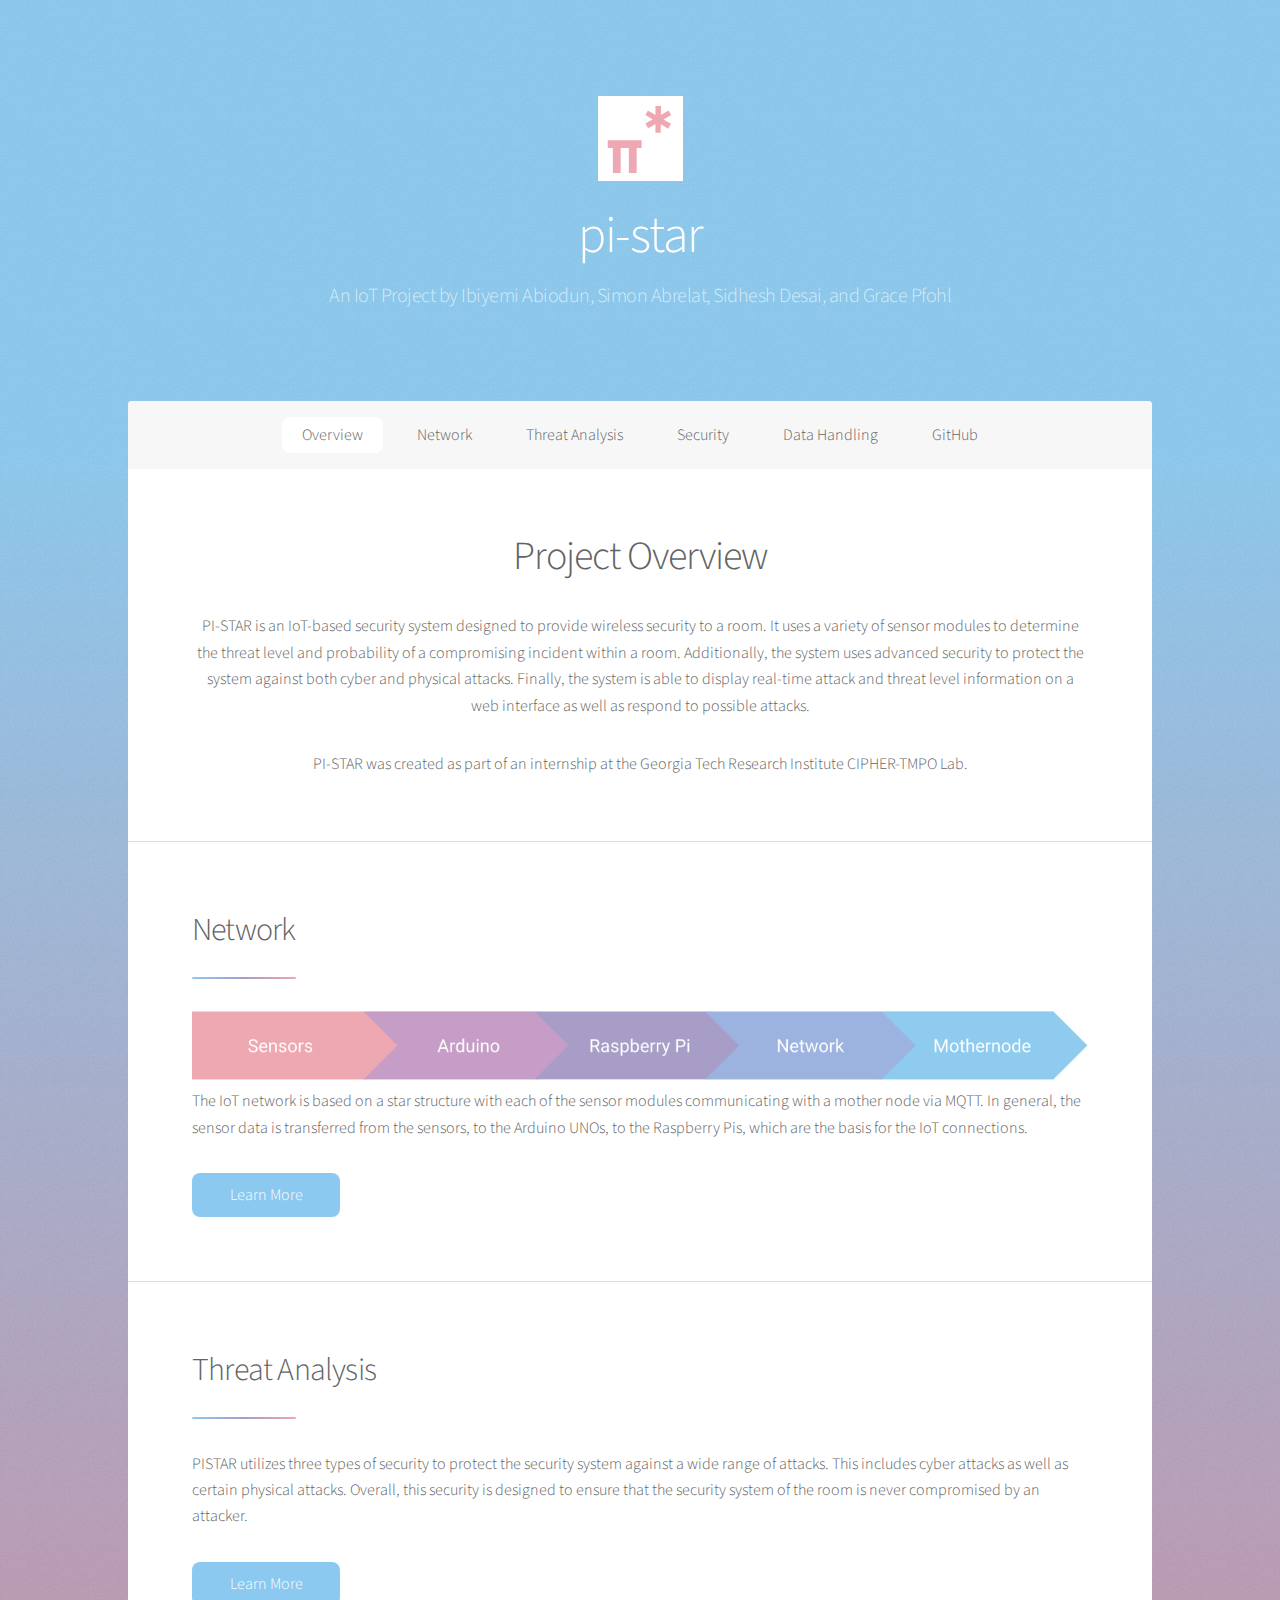
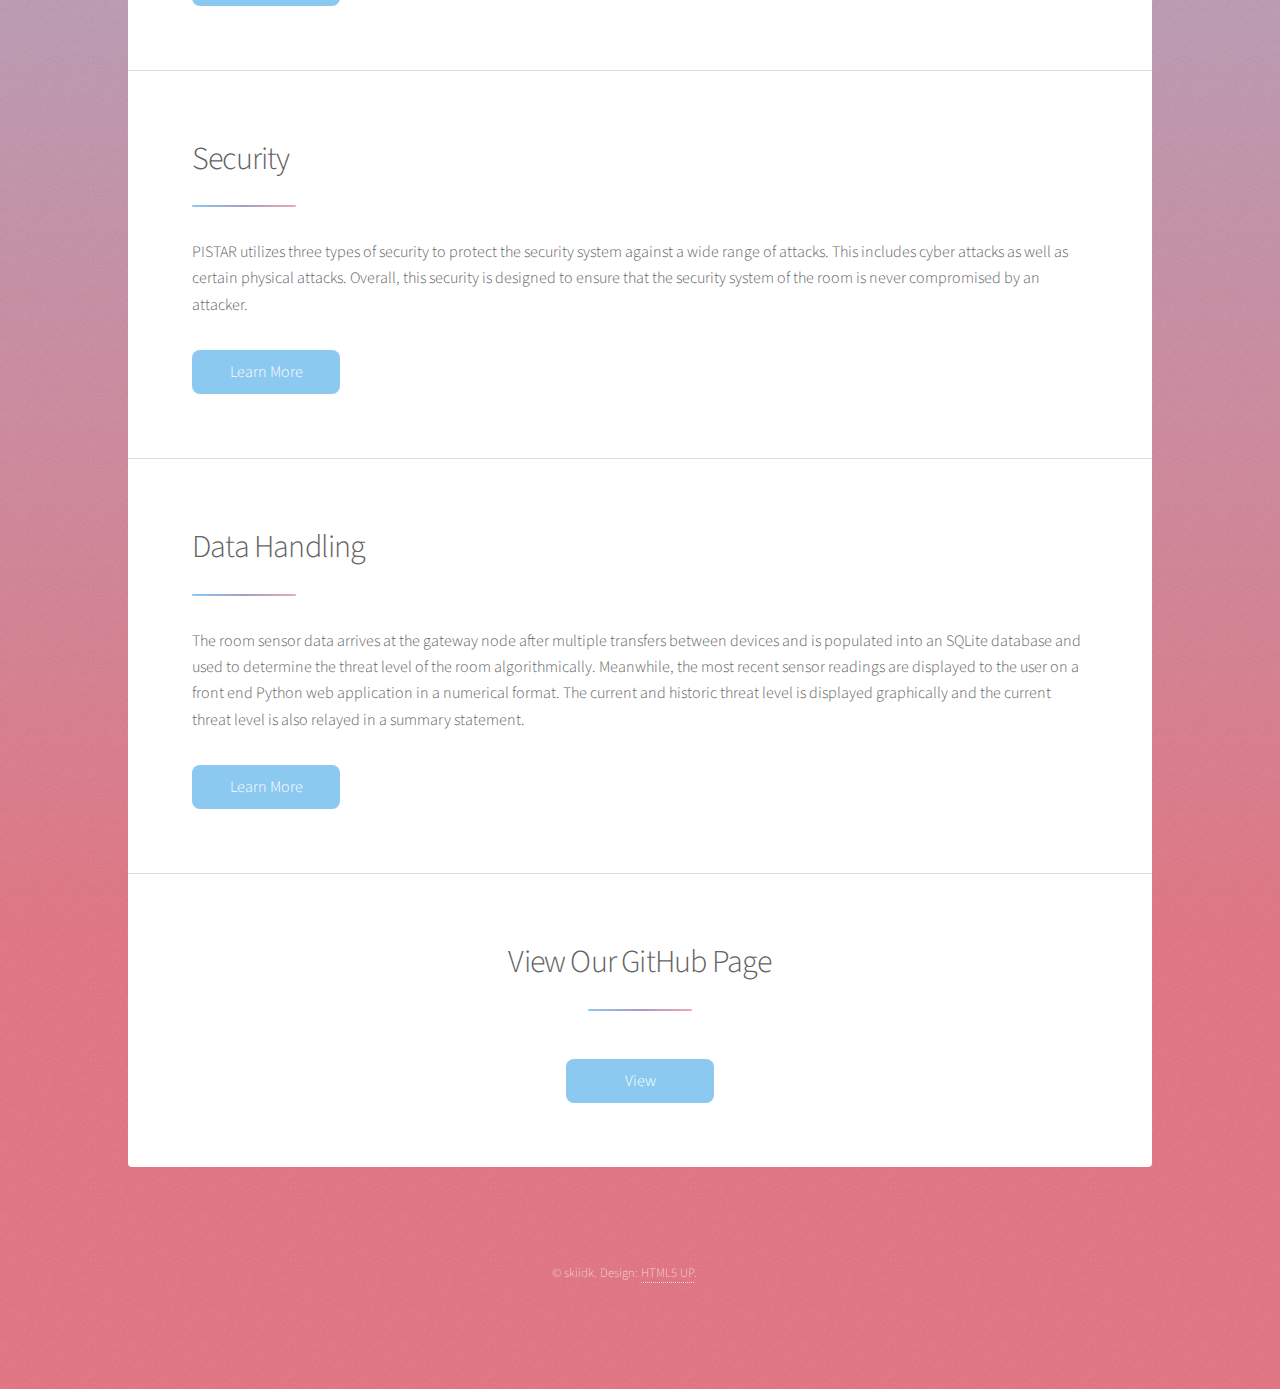
==== index.html @ 4b044635 "added the files" ====
<!DOCTYPE HTML>

<html>
	<head>
		<title>PI-STAR</title>
		<link rel="shortcut icon" href="/images/favicon.ico" type="image/x-icon">
		<link rel="icon" href="/images/favicon.ico" type="image/x-icon">
		<meta charset="utf-8" />
		<meta name="viewport" content="width=device-width, initial-scale=1, user-scalable=no" />
		<link rel="stylesheet" href="assets/css/main.css" />
		<noscript><link rel="stylesheet" href="assets/css/noscript.css" /></noscript>
	</head>
	<body class="is-preload">

		<!-- Wrapper -->
			<div id="wrapper">

				<!-- Header -->
					<header id="header" class="alt">
						<span class="logo"><img src="images/Drawing.svg" alt="" /></span>
						<h1>pi-star</h1>
						<p>An IoT Project by  Ibiyemi Abiodun, Simon Abrelat, Sidhesh Desai, and Grace Pfohl</p>						</p>
						
					</header>

				<!-- Nav -->
					<nav id="nav">
						<ul>
							<li><a href="#intro" class="active">Overview</a></li>
							<li><a href="#network">Network</a></li>
							<li><a href="#threat">Threat Analysis</a></li>
							<li><a href="#security">Security</a></li>
							<li><a href="#data">Data Handling</a></li>
							<li><a href="#git">GitHub</a></li>
						</ul>
					</nav>

				<!-- Main -->
					<div id="main">

						<!-- Introduction -->
							<section id="intro" class="main special">
								<div class="spotlight">
									<div class="content">
										<header class="major">
											<h1>Project Overview</h1>
										</header>
										<p>PI-STAR is an IoT-based security system designed to provide wireless security to a room.  It uses a variety of sensor modules to determine the threat level and probability of a compromising incident within a room. Additionally, the system uses advanced security to protect the system against both cyber and physical attacks. Finally, the system is able to display real-time attack and threat level information on a web interface as well as respond to possible attacks.</p>
										<p>PI-STAR was created as part of an internship at the Georgia Tech Research Institute CIPHER-TMPO Lab.</p>
									</div>
									
								</div>
							</section>
							<section id="network" class="main">
								<div class="spotlight">
									<div class="content">
										<header class="major">
											<h2>Network</h2>
										</header>
										<img src="images/Progression.png" align="middle" width="100%" />
										<p>The IoT network is based on a star structure with each of the sensor modules communicating with a mother node via MQTT. In general, the sensor data is transferred from the sensors, to the Arduino UNOs, to the Raspberry Pis, which are the basis for the IoT connections.</p>
										<a href="network.html" class="button primary" >Learn More</a>
										
										
									</div>
									
								</div>
							</section>
							<section id="threat" class="main">
								<div class="spotlight">
									<div class="content">
										<header class="major">
											<h2>Threat Analysis</h2>
										</header>
										<p>PISTAR utilizes three types of security to protect the security system against a wide range of attacks. This includes cyber attacks as well as certain physical attacks. Overall, this security is designed to ensure that the security system of the room is never compromised by an attacker.</p>
										<a href="threat.html" class="button primary" >Learn More</a>
										
									</div>
									
								</div>
							</section>
							<section id="security" class="main">
								<div class="spotlight">
									<div class="content">
										<header class="major">
											<h2>Security</h2>
										</header>
										<p>PISTAR utilizes three types of security to protect the security system against a wide range of attacks. This includes cyber attacks as well as certain physical attacks. Overall, this security is designed to ensure that the security system of the room is never compromised by an attacker.</p>
										<a href="security.html" class="button primary" >Learn More</a>
										
									</div>
									
								</div>
							</section>
							<section id="data" class="main">
								<div class="spotlight">
									<div class="content">
										<header class="major">
											<h2>Data Handling</h2>
										</header>
										<p>The room sensor data arrives at the gateway node after multiple transfers between devices and is populated into an SQLite database and used to determine the threat level of the room algorithmically. Meanwhile, the most recent sensor readings are displayed to the user on a front end Python web application in a numerical format. The current and historic threat level is displayed graphically and the current threat level is also relayed in a summary statement.</p>
										<a href="data.html" class="button primary" >Learn More</a>
										
									</div>
									
								</div>
							</section>

						<!-- First Section
							<section id="first" class="main">
								<header class="major">
									<h2>Magna veroeros</h2>
								</header>
								<ul class="features">
									<li>
										<span class="icon major style1 fa-code"></span>
										<h3>Ipsum consequat</h3>
										<p>Sed lorem amet ipsum dolor et amet nullam consequat a feugiat consequat tempus veroeros sed consequat.</p>
									</li>
									<li>
										<span class="icon major style3 fa-copy"></span>
										<h3>Amed sed feugiat</h3>
										<p>Sed lorem amet ipsum dolor et amet nullam consequat a feugiat consequat tempus veroeros sed consequat.</p>
									</li>
									<li>
										<span class="icon major style5 fa-diamond"></span>
										<h3>Dolor nullam</h3>
										<p>Sed lorem amet ipsum dolor et amet nullam consequat a feugiat consequat tempus veroeros sed consequat.</p>
									</li>
								</ul>
								<footer class="major">
									<ul class="actions special">
										<li><a href="generic.html" class="button">Learn More</a></li>
									</ul>
								</footer>
							</section> -->
					
						<!-- Second Section
							<section id="second" class="main special">
								<header class="major">
									<h2>Ipsum consequat</h2>
									<p>Donec imperdiet consequat consequat. Suspendisse feugiat congue<br />
									posuere. Nulla massa urna, fermentum eget quam aliquet.</p>
								</header>
								<ul class="statistics">
									<li class="style1">
										<span class="icon fa-code-fork"></span>
										<strong>5,120</strong> Etiam
									</li>
									<li class="style2">
										<span class="icon fa-folder-open-o"></span>
										<strong>8,192</strong> Magna
									</li>
									<li class="style3">
										<span class="icon fa-signal"></span>
										<strong>2,048</strong> Tempus
									</li>
									<li class="style4">
										<span class="icon fa-laptop"></span>
										<strong>4,096</strong> Aliquam
									</li>
									<li class="style5">
										<span class="icon fa-diamond"></span>
										<strong>1,024</strong> Nullam
									</li>
								</ul>
								<p class="content">Nam elementum nisl et mi a commodo porttitor. Morbi sit amet nisl eu arcu faucibus hendrerit vel a risus. Nam a orci mi, elementum ac arcu sit amet, fermentum pellentesque et purus. Integer maximus varius lorem, sed convallis diam accumsan sed. Etiam porttitor placerat sapien, sed eleifend a enim pulvinar faucibus semper quis ut arcu. Ut non nisl a mollis est efficitur vestibulum. Integer eget purus nec nulla mattis et accumsan ut magna libero. Morbi auctor iaculis porttitor. Sed ut magna ac risus et hendrerit scelerisque. Praesent eleifend lacus in lectus aliquam porta. Cras eu ornare dui curabitur lacinia.</p>
								<footer class="major">
									<ul class="actions special">
										<li><a href="generic.html" class="button">Learn More</a></li>
									</ul>
								</footer>
							</section>  -->
					
							
						<!-- Get Started -->
							<section id="git" class="main special">
								<header class="major">
									<h2>View Our GitHub Page</h2>
									
								</header>
								<footer class="major">
									<ul class="actions special">
										<li><a href="https://github.com/TMPOTagEd2018" class="button primary">View</a></li>
										
									</ul>
								</footer>
							</section>

					</div>

				<!-- Footer -->
					<footer id="footer">
						<!-- <section>
							<h2>Aliquam sed mauris</h2>
							<p>Sed lorem ipsum dolor sit amet et nullam consequat feugiat consequat magna adipiscing tempus etiam dolore veroeros. eget dapibus mauris. Cras aliquet, nisl ut viverra sollicitudin, ligula erat egestas velit, vitae tincidunt odio.</p>
							<ul class="actions">
								<li><a href="generic.html" class="button">Learn More</a></li>
							</ul>
						</section>
						<section>
							<h2>Etiam feugiat</h2>
							<dl class="alt">
								<dt>Address</dt>
								<dd>1234 Somewhere Road &bull; Nashville, TN 00000 &bull; USA</dd>
								<dt>Phone</dt>
								<dd>(000) 000-0000 x 0000</dd>
								<dt>Email</dt>
								<dd><a href="#">information@untitled.tld</a></dd>
							</dl>
							<ul class="icons">
								<li><a href="#" class="icon fa-twitter alt"><span class="label">Twitter</span></a></li>
								<li><a href="#" class="icon fa-facebook alt"><span class="label">Facebook</span></a></li>
								<li><a href="#" class="icon fa-instagram alt"><span class="label">Instagram</span></a></li>
								<li><a href="#" class="icon fa-github alt"><span class="label">GitHub</span></a></li>
								<li><a href="#" class="icon fa-dribbble alt"><span class="label">Dribbble</span></a></li>
							</ul>
						</section> -->
						<p class="copyright">&copy; skiidk. Design: <a href="https://html5up.net">HTML5 UP</a>.</p>
					</footer>

			</div>

		<!-- Scripts -->
			<script src="assets/js/jquery.min.js"></script>
			<script src="assets/js/jquery.scrollex.min.js"></script>
			<script src="assets/js/jquery.scrolly.min.js"></script>
			<script src="assets/js/browser.min.js"></script>
			<script src="assets/js/breakpoints.min.js"></script>
			<script src="assets/js/util.js"></script>
			<script src="assets/js/main.js"></script>

	</body>
</html>
---- assets/css/main.css ----
@import url(font-awesome.min.css);
@import "https://fonts.googleapis.com/css?family=Source+Sans+Pro:300,400";

/*
	Stellar by HTML5 UP
	html5up.net | @ajlkn
	Free for personal and commercial use under the CCA 3.0 license (html5up.net/license)
*/

html, body, div, span, applet, object,
iframe, h1, h2, h3, h4, h5, h6, p, blockquote,
pre, a, abbr, acronym, address, big, cite,
code, del, dfn, em, img, ins, kbd, q, s, samp,
small, strike, strong, sub, sup, tt, var, b,
u, i, center, dl, dt, dd, ol, ul, li, fieldset,
form, label, legend, table, caption, tbody,
tfoot, thead, tr, th, td, article, aside,
canvas, details, embed, figure, figcaption,
footer, header, hgroup, menu, nav, output, ruby,
section, summary, time, mark, audio, video {
	margin: 0;
	padding: 0;
	border: 0;
	font-size: 100%;
	font: inherit;
	vertical-align: baseline;}

article, aside, details, figcaption, figure,
footer, header, hgroup, menu, nav, section {
	display: block;}

body {
	line-height: 1;
}

ol, ul {
	list-style: none;
}

blockquote, q {
	quotes: none;
}

	blockquote:before, blockquote:after, q:before, q:after {
		content: '';
		content: none;
	}

table {
	border-collapse: collapse;
	border-spacing: 0;
}

body {
	-webkit-text-size-adjust: none;
}

mark {
	background-color: transparent;
	color: inherit;
}

input::-moz-focus-inner {
	border: 0;
	padding: 0;
}

input, select, textarea {
	-moz-appearance: none;
	-webkit-appearance: none;
	-ms-appearance: none;
	appearance: none;
}

/* Basic */

	@-ms-viewport {
		width: device-width;
	}

	body {
		-ms-overflow-style: scrollbar;
	}

	@media screen and (max-width: 480px) {

		html, body {
			min-width: 320px;
		}

	}

	html {
		box-sizing: border-box;
	}

	*, *:before, *:after {
		box-sizing: inherit;
	}

	body {
		/* THIS IS THE SECOND SPOT */
		background-color: #935d8c;
		background-image: url("images/overlay.png"), -moz-linear-gradient(0deg, #e37682 15%, #8ecaee 85%);
		background-image: url("images/overlay.png"), -webkit-linear-gradient(00deg, #e37682 15%, #8ecaee 85%);
		background-image: url("images/overlay.png"), -ms-linear-gradient(00deg, #e37682 15%, #8ecaee 85%);
		background-image: url("images/overlay.png"), linear-gradient(00deg, #e37682 15%, #8ecaee 85%);
		/* THe original color for the second one is #5f4d93 , #8e96ee, 3ba8e9,389fdd */
	}

		body.is-preload *, body.is-preload *:before, body.is-preload *:after {
			-moz-animation: none !important;
			-webkit-animation: none !important;
			-ms-animation: none !important;
			animation: none !important;
			-moz-transition: none !important;
			-webkit-transition: none !important;
			-ms-transition: none !important;
			transition: none !important;
		}

/* Type */

	body {
		background-color: #935d8c;
		color: rgba(255, 255, 255, 0.65);
	}

	body, input, select, textarea {
		font-family: "Source Sans Pro", Helvetica, sans-serif;
		font-size: 17pt;
		font-weight: 300;
		line-height: 1.65;
	}

		@media screen and (max-width: 1680px) {

			body, input, select, textarea {
				font-size: 14pt;
			}

		}

		@media screen and (max-width: 1280px) {

			body, input, select, textarea {
				font-size: 12pt;
			}

		}

		@media screen and (max-width: 360px) {

			body, input, select, textarea {
				font-size: 11pt;
			}

		}

	a {
		-moz-transition: color 0.2s ease, border-bottom 0.2s ease;
		-webkit-transition: color 0.2s ease, border-bottom 0.2s ease;
		-ms-transition: color 0.2s ease, border-bottom 0.2s ease;
		transition: color 0.2s ease, border-bottom 0.2s ease;
		text-decoration: none;
		border-bottom: dotted 1px;
		color: inherit;
	}

		a:hover {
			border-bottom-color: transparent;
		}

	strong, b {
		font-weight: 400;
	}

	em, i {
		font-style: italic;
	}

	p {
		margin: 0 0 2em 0;
	}

		p.content {
			-moz-columns: 20em 2;
			-webkit-columns: 20em 2;
			-ms-columns: 20em 2;
			columns: 20em 2;
			-moz-column-gap: 2em;
			-webkit-column-gap: 2em;
			-ms-column-gap: 2em;
			column-gap: 2em;
			text-align: justify;
		}

	h1, h2, h3, h4, h5, h6 {
		font-weight: 300;
		line-height: 1.5;
		margin: 0 0 0.7em 0;
		letter-spacing: -0.025em;
	}

		h1 a, h2 a, h3 a, h4 a, h5 a, h6 a {
			color: inherit;
			text-decoration: none;
		}

	h1 {
		font-size: 2.5em;
		line-height: 1.2;
	}

	h2 {
		font-size: 1.5em;
	}

	h3 {
		font-size: 1.25em;
	}

	h4 {
		font-size: 1.1em;
	}

	h5 {
		font-size: 0.9em;
	}

	h6 {
		font-size: 0.7em;
	}

	@media screen and (max-width: 736px) {

		h1 {
			font-size: 2em;
		}

	}

	sub {
		font-size: 0.8em;
		position: relative;
		top: 0.5em;
	}

	sup {
		font-size: 0.8em;
		position: relative;
		top: -0.5em;
	}

	blockquote {
		border-left: solid 4px;
		font-style: italic;
		margin: 0 0 2em 0;
		padding: 0.5em 0 0.5em 2em;
	}

	code {
		border-radius: 8px;
		border: solid 1px;
		font-family: "Courier New", monospace;
		font-size: 0.9em;
		margin: 0 0.25em;
		padding: 0.25em 0.65em;
	}

	pre {
		-webkit-overflow-scrolling: touch;
		font-family: "Courier New", monospace;
		font-size: 0.9em;
		margin: 0 0 2em 0;
	}

		pre code {
			display: block;
			line-height: 1.75;
			padding: 1em 1.5em;
			overflow-x: auto;
		}

	hr {
		border: 0;
		border-bottom: solid 1px;
		margin: 2em 0;
	}

		hr.major {
			margin: 3em 0;
		}

	.align-left {
		text-align: left;
	}

	.align-center {
		text-align: center;
	}

	.align-right {
		text-align: right;
	}

	input, select, textarea {
		color: #ffffff;
	}

	a:hover {
		color: #ffffff;
	}

	strong, b {
		color: #ffffff;
	}

	h1, h2, h3, h4, h5, h6 {
		color: #ffffff;
	}

	blockquote {
		border-left-color: rgba(255, 255, 255, 0.35);
	}

	code {
		background: rgba(255, 255, 255, 0.075);
		border-color: rgba(255, 255, 255, 0.35);
	}

	hr {
		border-bottom-color: rgba(255, 255, 255, 0.35);
	}

/* Row */

	.row {
		display: flex;
		flex-wrap: wrap;
		box-sizing: border-box;
		align-items: stretch;
	}

		.row > * {
			box-sizing: border-box;
		}

		.row.gtr-uniform > * > :last-child {
			margin-bottom: 0;
		}

		.row.aln-left {
			justify-content: flex-start;
		}

		.row.aln-center {
			justify-content: center;
		}

		.row.aln-right {
			justify-content: flex-end;
		}

		.row.aln-top {
			align-items: flex-start;
		}

		.row.aln-middle {
			align-items: center;
		}

		.row.aln-bottom {
			align-items: flex-end;
		}

		.row > .imp {
			order: -1;
		}

		.row > .col-1 {
			width: 8.3333333333%;
		}

		.row > .off-1 {
			margin-left: 8.3333333333%;
		}

		.row > .col-2 {
			width: 16.6666666667%;
		}

		.row > .off-2 {
			margin-left: 16.6666666667%;
		}

		.row > .col-3 {
			width: 25%;
		}

		.row > .off-3 {
			margin-left: 25%;
		}

		.row > .col-4 {
			width: 33.3333333333%;
		}

		.row > .off-4 {
			margin-left: 33.3333333333%;
		}

		.row > .col-5 {
			width: 41.6666666667%;
		}

		.row > .off-5 {
			margin-left: 41.6666666667%;
		}

		.row > .col-6 {
			width: 50%;
		}

		.row > .off-6 {
			margin-left: 50%;
		}

		.row > .col-7 {
			width: 58.3333333333%;
		}

		.row > .off-7 {
			margin-left: 58.3333333333%;
		}

		.row > .col-8 {
			width: 66.6666666667%;
		}

		.row > .off-8 {
			margin-left: 66.6666666667%;
		}

		.row > .col-9 {
			width: 75%;
		}

		.row > .off-9 {
			margin-left: 75%;
		}

		.row > .col-10 {
			width: 83.3333333333%;
		}

		.row > .off-10 {
			margin-left: 83.3333333333%;
		}

		.row > .col-11 {
			width: 91.6666666667%;
		}

		.row > .off-11 {
			margin-left: 91.6666666667%;
		}

		.row > .col-12 {
			width: 100%;
		}

		.row > .off-12 {
			margin-left: 100%;
		}

		.row.gtr-0 {
			margin-top: 0;
			margin-left: 0em;
		}

			.row.gtr-0 > * {
				padding: 0 0 0 0em;
			}

			.row.gtr-0.gtr-uniform {
				margin-top: 0em;
			}

				.row.gtr-0.gtr-uniform > * {
					padding-top: 0em;
				}

		.row.gtr-25 {
			margin-top: 0;
			margin-left: -0.375em;
		}

			.row.gtr-25 > * {
				padding: 0 0 0 0.375em;
			}

			.row.gtr-25.gtr-uniform {
				margin-top: -0.375em;
			}

				.row.gtr-25.gtr-uniform > * {
					padding-top: 0.375em;
				}

		.row.gtr-50 {
			margin-top: 0;
			margin-left: -0.75em;
		}

			.row.gtr-50 > * {
				padding: 0 0 0 0.75em;
			}

			.row.gtr-50.gtr-uniform {
				margin-top: -0.75em;
			}

				.row.gtr-50.gtr-uniform > * {
					padding-top: 0.75em;
				}

		.row {
			margin-top: 0;
			margin-left: -1.5em;
		}

			.row > * {
				padding: 0 0 0 1.5em;
			}

			.row.gtr-uniform {
				margin-top: -1.5em;
			}

				.row.gtr-uniform > * {
					padding-top: 1.5em;
				}

		.row.gtr-150 {
			margin-top: 0;
			margin-left: -2.25em;
		}

			.row.gtr-150 > * {
				padding: 0 0 0 2.25em;
			}

			.row.gtr-150.gtr-uniform {
				margin-top: -2.25em;
			}

				.row.gtr-150.gtr-uniform > * {
					padding-top: 2.25em;
				}

		.row.gtr-200 {
			margin-top: 0;
			margin-left: -3em;
		}

			.row.gtr-200 > * {
				padding: 0 0 0 3em;
			}

			.row.gtr-200.gtr-uniform {
				margin-top: -3em;
			}

				.row.gtr-200.gtr-uniform > * {
					padding-top: 3em;
				}

		@media screen and (max-width: 1680px) {

			.row {
				display: flex;
				flex-wrap: wrap;
				box-sizing: border-box;
				align-items: stretch;
			}

				.row > * {
					box-sizing: border-box;
				}

				.row.gtr-uniform > * > :last-child {
					margin-bottom: 0;
				}

				.row.aln-left {
					justify-content: flex-start;
				}

				.row.aln-center {
					justify-content: center;
				}

				.row.aln-right {
					justify-content: flex-end;
				}

				.row.aln-top {
					align-items: flex-start;
				}

				.row.aln-middle {
					align-items: center;
				}

				.row.aln-bottom {
					align-items: flex-end;
				}

				.row > .imp-xlarge {
					order: -1;
				}

				.row > .col-1-xlarge {
					width: 8.3333333333%;
				}

				.row > .off-1-xlarge {
					margin-left: 8.3333333333%;
				}

				.row > .col-2-xlarge {
					width: 16.6666666667%;
				}

				.row > .off-2-xlarge {
					margin-left: 16.6666666667%;
				}

				.row > .col-3-xlarge {
					width: 25%;
				}

				.row > .off-3-xlarge {
					margin-left: 25%;
				}

				.row > .col-4-xlarge {
					width: 33.3333333333%;
				}

				.row > .off-4-xlarge {
					margin-left: 33.3333333333%;
				}

				.row > .col-5-xlarge {
					width: 41.6666666667%;
				}

				.row > .off-5-xlarge {
					margin-left: 41.6666666667%;
				}

				.row > .col-6-xlarge {
					width: 50%;
				}

				.row > .off-6-xlarge {
					margin-left: 50%;
				}

				.row > .col-7-xlarge {
					width: 58.3333333333%;
				}

				.row > .off-7-xlarge {
					margin-left: 58.3333333333%;
				}

				.row > .col-8-xlarge {
					width: 66.6666666667%;
				}

				.row > .off-8-xlarge {
					margin-left: 66.6666666667%;
				}

				.row > .col-9-xlarge {
					width: 75%;
				}

				.row > .off-9-xlarge {
					margin-left: 75%;
				}

				.row > .col-10-xlarge {
					width: 83.3333333333%;
				}

				.row > .off-10-xlarge {
					margin-left: 83.3333333333%;
				}

				.row > .col-11-xlarge {
					width: 91.6666666667%;
				}

				.row > .off-11-xlarge {
					margin-left: 91.6666666667%;
				}

				.row > .col-12-xlarge {
					width: 100%;
				}

				.row > .off-12-xlarge {
					margin-left: 100%;
				}

				.row.gtr-0 {
					margin-top: 0;
					margin-left: 0em;
				}

					.row.gtr-0 > * {
						padding: 0 0 0 0em;
					}

					.row.gtr-0.gtr-uniform {
						margin-top: 0em;
					}

						.row.gtr-0.gtr-uniform > * {
							padding-top: 0em;
						}

				.row.gtr-25 {
					margin-top: 0;
					margin-left: -0.375em;
				}

					.row.gtr-25 > * {
						padding: 0 0 0 0.375em;
					}

					.row.gtr-25.gtr-uniform {
						margin-top: -0.375em;
					}

						.row.gtr-25.gtr-uniform > * {
							padding-top: 0.375em;
						}

				.row.gtr-50 {
					margin-top: 0;
					margin-left: -0.75em;
				}

					.row.gtr-50 > * {
						padding: 0 0 0 0.75em;
					}

					.row.gtr-50.gtr-uniform {
						margin-top: -0.75em;
					}

						.row.gtr-50.gtr-uniform > * {
							padding-top: 0.75em;
						}

				.row {
					margin-top: 0;
					margin-left: -1.5em;
				}

					.row > * {
						padding: 0 0 0 1.5em;
					}

					.row.gtr-uniform {
						margin-top: -1.5em;
					}

						.row.gtr-uniform > * {
							padding-top: 1.5em;
						}

				.row.gtr-150 {
					margin-top: 0;
					margin-left: -2.25em;
				}

					.row.gtr-150 > * {
						padding: 0 0 0 2.25em;
					}

					.row.gtr-150.gtr-uniform {
						margin-top: -2.25em;
					}

						.row.gtr-150.gtr-uniform > * {
							padding-top: 2.25em;
						}

				.row.gtr-200 {
					margin-top: 0;
					margin-left: -3em;
				}

					.row.gtr-200 > * {
						padding: 0 0 0 3em;
					}

					.row.gtr-200.gtr-uniform {
						margin-top: -3em;
					}

						.row.gtr-200.gtr-uniform > * {
							padding-top: 3em;
						}

		}

		@media screen and (max-width: 1280px) {

			.row {
				display: flex;
				flex-wrap: wrap;
				box-sizing: border-box;
				align-items: stretch;
			}

				.row > * {
					box-sizing: border-box;
				}

				.row.gtr-uniform > * > :last-child {
					margin-bottom: 0;
				}

				.row.aln-left {
					justify-content: flex-start;
				}

				.row.aln-center {
					justify-content: center;
				}

				.row.aln-right {
					justify-content: flex-end;
				}

				.row.aln-top {
					align-items: flex-start;
				}

				.row.aln-middle {
					align-items: center;
				}

				.row.aln-bottom {
					align-items: flex-end;
				}

				.row > .imp-large {
					order: -1;
				}

				.row > .col-1-large {
					width: 8.3333333333%;
				}

				.row > .off-1-large {
					margin-left: 8.3333333333%;
				}

				.row > .col-2-large {
					width: 16.6666666667%;
				}

				.row > .off-2-large {
					margin-left: 16.6666666667%;
				}

				.row > .col-3-large {
					width: 25%;
				}

				.row > .off-3-large {
					margin-left: 25%;
				}

				.row > .col-4-large {
					width: 33.3333333333%;
				}

				.row > .off-4-large {
					margin-left: 33.3333333333%;
				}

				.row > .col-5-large {
					width: 41.6666666667%;
				}

				.row > .off-5-large {
					margin-left: 41.6666666667%;
				}

				.row > .col-6-large {
					width: 50%;
				}

				.row > .off-6-large {
					margin-left: 50%;
				}

				.row > .col-7-large {
					width: 58.3333333333%;
				}

				.row > .off-7-large {
					margin-left: 58.3333333333%;
				}

				.row > .col-8-large {
					width: 66.6666666667%;
				}

				.row > .off-8-large {
					margin-left: 66.6666666667%;
				}

				.row > .col-9-large {
					width: 75%;
				}

				.row > .off-9-large {
					margin-left: 75%;
				}

				.row > .col-10-large {
					width: 83.3333333333%;
				}

				.row > .off-10-large {
					margin-left: 83.3333333333%;
				}

				.row > .col-11-large {
					width: 91.6666666667%;
				}

				.row > .off-11-large {
					margin-left: 91.6666666667%;
				}

				.row > .col-12-large {
					width: 100%;
				}

				.row > .off-12-large {
					margin-left: 100%;
				}

				.row.gtr-0 {
					margin-top: 0;
					margin-left: 0em;
				}

					.row.gtr-0 > * {
						padding: 0 0 0 0em;
					}

					.row.gtr-0.gtr-uniform {
						margin-top: 0em;
					}

						.row.gtr-0.gtr-uniform > * {
							padding-top: 0em;
						}

				.row.gtr-25 {
					margin-top: 0;
					margin-left: -0.375em;
				}

					.row.gtr-25 > * {
						padding: 0 0 0 0.375em;
					}

					.row.gtr-25.gtr-uniform {
						margin-top: -0.375em;
					}

						.row.gtr-25.gtr-uniform > * {
							padding-top: 0.375em;
						}

				.row.gtr-50 {
					margin-top: 0;
					margin-left: -0.75em;
				}

					.row.gtr-50 > * {
						padding: 0 0 0 0.75em;
					}

					.row.gtr-50.gtr-uniform {
						margin-top: -0.75em;
					}

						.row.gtr-50.gtr-uniform > * {
							padding-top: 0.75em;
						}

				.row {
					margin-top: 0;
					margin-left: -1.5em;
				}

					.row > * {
						padding: 0 0 0 1.5em;
					}

					.row.gtr-uniform {
						margin-top: -1.5em;
					}

						.row.gtr-uniform > * {
							padding-top: 1.5em;
						}

				.row.gtr-150 {
					margin-top: 0;
					margin-left: -2.25em;
				}

					.row.gtr-150 > * {
						padding: 0 0 0 2.25em;
					}

					.row.gtr-150.gtr-uniform {
						margin-top: -2.25em;
					}

						.row.gtr-150.gtr-uniform > * {
							padding-top: 2.25em;
						}

				.row.gtr-200 {
					margin-top: 0;
					margin-left: -3em;
				}

					.row.gtr-200 > * {
						padding: 0 0 0 3em;
					}

					.row.gtr-200.gtr-uniform {
						margin-top: -3em;
					}

						.row.gtr-200.gtr-uniform > * {
							padding-top: 3em;
						}

		}

		@media screen and (max-width: 980px) {

			.row {
				display: flex;
				flex-wrap: wrap;
				box-sizing: border-box;
				align-items: stretch;
			}

				.row > * {
					box-sizing: border-box;
				}

				.row.gtr-uniform > * > :last-child {
					margin-bottom: 0;
				}

				.row.aln-left {
					justify-content: flex-start;
				}

				.row.aln-center {
					justify-content: center;
				}

				.row.aln-right {
					justify-content: flex-end;
				}

				.row.aln-top {
					align-items: flex-start;
				}

				.row.aln-middle {
					align-items: center;
				}

				.row.aln-bottom {
					align-items: flex-end;
				}

				.row > .imp-medium {
					order: -1;
				}

				.row > .col-1-medium {
					width: 8.3333333333%;
				}

				.row > .off-1-medium {
					margin-left: 8.3333333333%;
				}

				.row > .col-2-medium {
					width: 16.6666666667%;
				}

				.row > .off-2-medium {
					margin-left: 16.6666666667%;
				}

				.row > .col-3-medium {
					width: 25%;
				}

				.row > .off-3-medium {
					margin-left: 25%;
				}

				.row > .col-4-medium {
					width: 33.3333333333%;
				}

				.row > .off-4-medium {
					margin-left: 33.3333333333%;
				}

				.row > .col-5-medium {
					width: 41.6666666667%;
				}

				.row > .off-5-medium {
					margin-left: 41.6666666667%;
				}

				.row > .col-6-medium {
					width: 50%;
				}

				.row > .off-6-medium {
					margin-left: 50%;
				}

				.row > .col-7-medium {
					width: 58.3333333333%;
				}

				.row > .off-7-medium {
					margin-left: 58.3333333333%;
				}

				.row > .col-8-medium {
					width: 66.6666666667%;
				}

				.row > .off-8-medium {
					margin-left: 66.6666666667%;
				}

				.row > .col-9-medium {
					width: 75%;
				}

				.row > .off-9-medium {
					margin-left: 75%;
				}

				.row > .col-10-medium {
					width: 83.3333333333%;
				}

				.row > .off-10-medium {
					margin-left: 83.3333333333%;
				}

				.row > .col-11-medium {
					width: 91.6666666667%;
				}

				.row > .off-11-medium {
					margin-left: 91.6666666667%;
				}

				.row > .col-12-medium {
					width: 100%;
				}

				.row > .off-12-medium {
					margin-left: 100%;
				}

				.row.gtr-0 {
					margin-top: 0;
					margin-left: 0em;
				}

					.row.gtr-0 > * {
						padding: 0 0 0 0em;
					}

					.row.gtr-0.gtr-uniform {
						margin-top: 0em;
					}

						.row.gtr-0.gtr-uniform > * {
							padding-top: 0em;
						}

				.row.gtr-25 {
					margin-top: 0;
					margin-left: -0.375em;
				}

					.row.gtr-25 > * {
						padding: 0 0 0 0.375em;
					}

					.row.gtr-25.gtr-uniform {
						margin-top: -0.375em;
					}

						.row.gtr-25.gtr-uniform > * {
							padding-top: 0.375em;
						}

				.row.gtr-50 {
					margin-top: 0;
					margin-left: -0.75em;
				}

					.row.gtr-50 > * {
						padding: 0 0 0 0.75em;
					}

					.row.gtr-50.gtr-uniform {
						margin-top: -0.75em;
					}

						.row.gtr-50.gtr-uniform > * {
							padding-top: 0.75em;
						}

				.row {
					margin-top: 0;
					margin-left: -1.5em;
				}

					.row > * {
						padding: 0 0 0 1.5em;
					}

					.row.gtr-uniform {
						margin-top: -1.5em;
					}

						.row.gtr-uniform > * {
							padding-top: 1.5em;
						}

				.row.gtr-150 {
					margin-top: 0;
					margin-left: -2.25em;
				}

					.row.gtr-150 > * {
						padding: 0 0 0 2.25em;
					}

					.row.gtr-150.gtr-uniform {
						margin-top: -2.25em;
					}

						.row.gtr-150.gtr-uniform > * {
							padding-top: 2.25em;
						}

				.row.gtr-200 {
					margin-top: 0;
					margin-left: -3em;
				}

					.row.gtr-200 > * {
						padding: 0 0 0 3em;
					}

					.row.gtr-200.gtr-uniform {
						margin-top: -3em;
					}

						.row.gtr-200.gtr-uniform > * {
							padding-top: 3em;
						}

		}

		@media screen and (max-width: 736px) {

			.row {
				display: flex;
				flex-wrap: wrap;
				box-sizing: border-box;
				align-items: stretch;
			}

				.row > * {
					box-sizing: border-box;
				}

				.row.gtr-uniform > * > :last-child {
					margin-bottom: 0;
				}

				.row.aln-left {
					justify-content: flex-start;
				}

				.row.aln-center {
					justify-content: center;
				}

				.row.aln-right {
					justify-content: flex-end;
				}

				.row.aln-top {
					align-items: flex-start;
				}

				.row.aln-middle {
					align-items: center;
				}

				.row.aln-bottom {
					align-items: flex-end;
				}

				.row > .imp-small {
					order: -1;
				}

				.row > .col-1-small {
					width: 8.3333333333%;
				}

				.row > .off-1-small {
					margin-left: 8.3333333333%;
				}

				.row > .col-2-small {
					width: 16.6666666667%;
				}

				.row > .off-2-small {
					margin-left: 16.6666666667%;
				}

				.row > .col-3-small {
					width: 25%;
				}

				.row > .off-3-small {
					margin-left: 25%;
				}

				.row > .col-4-small {
					width: 33.3333333333%;
				}

				.row > .off-4-small {
					margin-left: 33.3333333333%;
				}

				.row > .col-5-small {
					width: 41.6666666667%;
				}

				.row > .off-5-small {
					margin-left: 41.6666666667%;
				}

				.row > .col-6-small {
					width: 50%;
				}

				.row > .off-6-small {
					margin-left: 50%;
				}

				.row > .col-7-small {
					width: 58.3333333333%;
				}

				.row > .off-7-small {
					margin-left: 58.3333333333%;
				}

				.row > .col-8-small {
					width: 66.6666666667%;
				}

				.row > .off-8-small {
					margin-left: 66.6666666667%;
				}

				.row > .col-9-small {
					width: 75%;
				}

				.row > .off-9-small {
					margin-left: 75%;
				}

				.row > .col-10-small {
					width: 83.3333333333%;
				}

				.row > .off-10-small {
					margin-left: 83.3333333333%;
				}

				.row > .col-11-small {
					width: 91.6666666667%;
				}

				.row > .off-11-small {
					margin-left: 91.6666666667%;
				}

				.row > .col-12-small {
					width: 100%;
				}

				.row > .off-12-small {
					margin-left: 100%;
				}

				.row.gtr-0 {
					margin-top: 0;
					margin-left: 0em;
				}

					.row.gtr-0 > * {
						padding: 0 0 0 0em;
					}

					.row.gtr-0.gtr-uniform {
						margin-top: 0em;
					}

						.row.gtr-0.gtr-uniform > * {
							padding-top: 0em;
						}

				.row.gtr-25 {
					margin-top: 0;
					margin-left: -0.25em;
				}

					.row.gtr-25 > * {
						padding: 0 0 0 0.25em;
					}

					.row.gtr-25.gtr-uniform {
						margin-top: -0.25em;
					}

						.row.gtr-25.gtr-uniform > * {
							padding-top: 0.25em;
						}

				.row.gtr-50 {
					margin-top: 0;
					margin-left: -0.5em;
				}

					.row.gtr-50 > * {
						padding: 0 0 0 0.5em;
					}

					.row.gtr-50.gtr-uniform {
						margin-top: -0.5em;
					}

						.row.gtr-50.gtr-uniform > * {
							padding-top: 0.5em;
						}

				.row {
					margin-top: 0;
					margin-left: -1em;
				}

					.row > * {
						padding: 0 0 0 1em;
					}

					.row.gtr-uniform {
						margin-top: -1em;
					}

						.row.gtr-uniform > * {
							padding-top: 1em;
						}

				.row.gtr-150 {
					margin-top: 0;
					margin-left: -1.5em;
				}

					.row.gtr-150 > * {
						padding: 0 0 0 1.5em;
					}

					.row.gtr-150.gtr-uniform {
						margin-top: -1.5em;
					}

						.row.gtr-150.gtr-uniform > * {
							padding-top: 1.5em;
						}

				.row.gtr-200 {
					margin-top: 0;
					margin-left: -2em;
				}

					.row.gtr-200 > * {
						padding: 0 0 0 2em;
					}

					.row.gtr-200.gtr-uniform {
						margin-top: -2em;
					}

						.row.gtr-200.gtr-uniform > * {
							padding-top: 2em;
						}

		}

		@media screen and (max-width: 480px) {

			.row {
				display: flex;
				flex-wrap: wrap;
				box-sizing: border-box;
				align-items: stretch;
			}

				.row > * {
					box-sizing: border-box;
				}

				.row.gtr-uniform > * > :last-child {
					margin-bottom: 0;
				}

				.row.aln-left {
					justify-content: flex-start;
				}

				.row.aln-center {
					justify-content: center;
				}

				.row.aln-right {
					justify-content: flex-end;
				}

				.row.aln-top {
					align-items: flex-start;
				}

				.row.aln-middle {
					align-items: center;
				}

				.row.aln-bottom {
					align-items: flex-end;
				}

				.row > .imp-xsmall {
					order: -1;
				}

				.row > .col-1-xsmall {
					width: 8.3333333333%;
				}

				.row > .off-1-xsmall {
					margin-left: 8.3333333333%;
				}

				.row > .col-2-xsmall {
					width: 16.6666666667%;
				}

				.row > .off-2-xsmall {
					margin-left: 16.6666666667%;
				}

				.row > .col-3-xsmall {
					width: 25%;
				}

				.row > .off-3-xsmall {
					margin-left: 25%;
				}

				.row > .col-4-xsmall {
					width: 33.3333333333%;
				}

				.row > .off-4-xsmall {
					margin-left: 33.3333333333%;
				}

				.row > .col-5-xsmall {
					width: 41.6666666667%;
				}

				.row > .off-5-xsmall {
					margin-left: 41.6666666667%;
				}

				.row > .col-6-xsmall {
					width: 50%;
				}

				.row > .off-6-xsmall {
					margin-left: 50%;
				}

				.row > .col-7-xsmall {
					width: 58.3333333333%;
				}

				.row > .off-7-xsmall {
					margin-left: 58.3333333333%;
				}

				.row > .col-8-xsmall {
					width: 66.6666666667%;
				}

				.row > .off-8-xsmall {
					margin-left: 66.6666666667%;
				}

				.row > .col-9-xsmall {
					width: 75%;
				}

				.row > .off-9-xsmall {
					margin-left: 75%;
				}

				.row > .col-10-xsmall {
					width: 83.3333333333%;
				}

				.row > .off-10-xsmall {
					margin-left: 83.3333333333%;
				}

				.row > .col-11-xsmall {
					width: 91.6666666667%;
				}

				.row > .off-11-xsmall {
					margin-left: 91.6666666667%;
				}

				.row > .col-12-xsmall {
					width: 100%;
				}

				.row > .off-12-xsmall {
					margin-left: 100%;
				}

				.row.gtr-0 {
					margin-top: 0;
					margin-left: 0em;
				}

					.row.gtr-0 > * {
						padding: 0 0 0 0em;
					}

					.row.gtr-0.gtr-uniform {
						margin-top: 0em;
					}

						.row.gtr-0.gtr-uniform > * {
							padding-top: 0em;
						}

				.row.gtr-25 {
					margin-top: 0;
					margin-left: -0.3125em;
				}

					.row.gtr-25 > * {
						padding: 0 0 0 0.3125em;
					}

					.row.gtr-25.gtr-uniform {
						margin-top: -0.3125em;
					}

						.row.gtr-25.gtr-uniform > * {
							padding-top: 0.3125em;
						}

				.row.gtr-50 {
					margin-top: 0;
					margin-left: -0.625em;
				}

					.row.gtr-50 > * {
						padding: 0 0 0 0.625em;
					}

					.row.gtr-50.gtr-uniform {
						margin-top: -0.625em;
					}

						.row.gtr-50.gtr-uniform > * {
							padding-top: 0.625em;
						}

				.row {
					margin-top: 0;
					margin-left: -1.25em;
				}

					.row > * {
						padding: 0 0 0 1.25em;
					}

					.row.gtr-uniform {
						margin-top: -1.25em;
					}

						.row.gtr-uniform > * {
							padding-top: 1.25em;
						}

				.row.gtr-150 {
					margin-top: 0;
					margin-left: -1.875em;
				}

					.row.gtr-150 > * {
						padding: 0 0 0 1.875em;
					}

					.row.gtr-150.gtr-uniform {
						margin-top: -1.875em;
					}

						.row.gtr-150.gtr-uniform > * {
							padding-top: 1.875em;
						}

				.row.gtr-200 {
					margin-top: 0;
					margin-left: -2.5em;
				}

					.row.gtr-200 > * {
						padding: 0 0 0 2.5em;
					}

					.row.gtr-200.gtr-uniform {
						margin-top: -2.5em;
					}

						.row.gtr-200.gtr-uniform > * {
							padding-top: 2.5em;
						}

		}

/* Box */

	.box {
		border-radius: 8px;
		border: solid;
		margin-bottom: 2em;
		padding: 1.5em;
	}

		.box > :last-child,
		.box > :last-child > :last-child,
		.box > :last-child > :last-child > :last-child {
			margin-bottom: 0;
		}

		.box.alt {
			border: 0;
			border-radius: 0;
			padding: 0;
		}

	.box {
		border-color: rgba(255, 255, 255, 0.35);
	}

/* Button */

	input[type="submit"],
	input[type="reset"],
	input[type="button"],
	button,
	.button {
		-moz-appearance: none;
		-webkit-appearance: none;
		-ms-appearance: none;
		appearance: none;
		-moz-transition: background-color 0.2s ease-in-out, color 0.2s ease-in-out;
		-webkit-transition: background-color 0.2s ease-in-out, color 0.2s ease-in-out;
		-ms-transition: background-color 0.2s ease-in-out, color 0.2s ease-in-out;
		transition: background-color 0.2s ease-in-out, color 0.2s ease-in-out;
		border-radius: 8px;
		border: 0;
		cursor: pointer;
		display: inline-block;
		font-weight: 300;
		height: 2.75em;
		line-height: 2.75em;
		min-width: 9.25em;
		padding: 0 1.5em;
		text-align: center;
		text-decoration: none;
		white-space: nowrap;
	}

		input[type="submit"].icon,
		input[type="reset"].icon,
		input[type="button"].icon,
		button.icon,
		.button.icon {
			padding-left: 1.35em;
		}

			input[type="submit"].icon:before,
			input[type="reset"].icon:before,
			input[type="button"].icon:before,
			button.icon:before,
			.button.icon:before {
				margin-right: 0.5em;
			}

		input[type="submit"].fit,
		input[type="reset"].fit,
		input[type="button"].fit,
		button.fit,
		.button.fit {
			width: 100%;
		}

		input[type="submit"].small,
		input[type="reset"].small,
		input[type="button"].small,
		button.small,
		.button.small {
			font-size: 0.8em;
		}

		input[type="submit"].large,
		input[type="reset"].large,
		input[type="button"].large,
		button.large,
		.button.large {
			font-size: 1.35em;
		}

		input[type="submit"].disabled, input[type="submit"]:disabled,
		input[type="reset"].disabled,
		input[type="reset"]:disabled,
		input[type="button"].disabled,
		input[type="button"]:disabled,
		button.disabled,
		button:disabled,
		.button.disabled,
		.button:disabled {
			pointer-events: none;
			opacity: 0.25;
		}

		@media screen and (max-width: 736px) {

			input[type="submit"],
			input[type="reset"],
			input[type="button"],
			button,
			.button {
				min-width: 0;
			}

		}

	input[type="submit"],
	input[type="reset"],
	input[type="button"],
	button,
	.button {
		background-color: transparent;
		box-shadow: inset 0 0 0 1px rgba(255, 255, 255, 0.35);
		color: #ffffff !important;
	}

		input[type="submit"]:hover,
		input[type="reset"]:hover,
		input[type="button"]:hover,
		button:hover,
		.button:hover {
			background-color: rgba(255, 255, 255, 0.075);
		}

		input[type="submit"]:active,
		input[type="reset"]:active,
		input[type="button"]:active,
		button:active,
		.button:active {
			background-color: rgba(255, 255, 255, 0.2);
		}

		input[type="submit"].icon:before,
		input[type="reset"].icon:before,
		input[type="button"].icon:before,
		button.icon:before,
		.button.icon:before {
			color: rgba(255, 255, 255, 0.5);
		}

		input[type="submit"].primary,
		input[type="reset"].primary,
		input[type="button"].primary,
		button.primary,
		.button.primary {
			background-color: #8cc9f0;
			color: #ffffff !important;
			box-shadow: none;
		}

			input[type="submit"].primary:hover,
			input[type="reset"].primary:hover,
			input[type="button"].primary:hover,
			button.primary:hover,
			.button.primary:hover {
				background-color: #9acff2;
			}

			input[type="submit"].primary:active,
			input[type="reset"].primary:active,
			input[type="button"].primary:active,
			button.primary:active,
			.button.primary:active {
				background-color: #7ec3ee;
			}

			input[type="submit"].primary.icon:before,
			input[type="reset"].primary.icon:before,
			input[type="button"].primary.icon:before,
			button.primary.icon:before,
			.button.primary.icon:before {
				color: #ffffff !important;
			}

/* Form */

	form {
		margin: 0 0 2em 0;
	}

	label {
		display: block;
		font-size: 0.9em;
		font-weight: 400;
		margin: 0 0 1em 0;
	}

	input[type="text"],
	input[type="password"],
	input[type="email"],
	select,
	textarea {
		-moz-appearance: none;
		-webkit-appearance: none;
		-ms-appearance: none;
		appearance: none;
		border-radius: 8px;
		border: solid 1px;
		color: inherit;
		display: block;
		outline: 0;
		padding: 0 1em;
		text-decoration: none;
		width: 100%;
	}

		input[type="text"]:invalid,
		input[type="password"]:invalid,
		input[type="email"]:invalid,
		select:invalid,
		textarea:invalid {
			box-shadow: none;
		}

	select {
		background-size: 1.25rem;
		background-repeat: no-repeat;
		background-position: calc(100% - 1rem) center;
		height: 2.75em;
		padding-right: 2.75em;
		text-overflow: ellipsis;
	}

		select:focus::-ms-value {
			background-color: transparent;
		}

		select::-ms-expand {
			display: none;
		}

	input[type="text"],
	input[type="password"],
	input[type="email"],
	select {
		height: 2.75em;
	}

	textarea {
		padding: 0.75em 1em;
	}

	input[type="checkbox"],
	input[type="radio"] {
		-moz-appearance: none;
		-webkit-appearance: none;
		-ms-appearance: none;
		appearance: none;
		display: block;
		float: left;
		margin-right: -2em;
		opacity: 0;
		width: 1em;
		z-index: -1;
	}

		input[type="checkbox"] + label,
		input[type="radio"] + label {
			text-decoration: none;
			cursor: pointer;
			display: inline-block;
			font-size: 1em;
			font-weight: 300;
			padding-left: 2.4em;
			padding-right: 0.75em;
			position: relative;
		}

			input[type="checkbox"] + label:before,
			input[type="radio"] + label:before {
				-moz-osx-font-smoothing: grayscale;
				-webkit-font-smoothing: antialiased;
				font-family: FontAwesome;
				font-style: normal;
				font-weight: normal;
				text-transform: none !important;
			}

			input[type="checkbox"] + label:before,
			input[type="radio"] + label:before {
				border-radius: 8px;
				border: solid 1px;
				content: '';
				display: inline-block;
				height: 1.65em;
				left: 0;
				line-height: 1.58125em;
				position: absolute;
				text-align: center;
				top: 0;
				width: 1.65em;
			}

		input[type="checkbox"]:checked + label:before,
		input[type="radio"]:checked + label:before {
			content: '\f00c';
		}

	input[type="checkbox"] + label:before {
		border-radius: 8px;
	}

	input[type="radio"] + label:before {
		border-radius: 100%;
	}

	::-webkit-input-placeholder {
		opacity: 1.0;
	}

	:-moz-placeholder {
		opacity: 1.0;
	}

	::-moz-placeholder {
		opacity: 1.0;
	}

	:-ms-input-placeholder {
		opacity: 1.0;
	}

	label {
		color: #ffffff;
	}

	input[type="text"],
	input[type="password"],
	input[type="email"],
	select,
	textarea {
		background-color: rgba(255, 255, 255, 0.075);
		border-color: rgba(255, 255, 255, 0.35);
	}

		input[type="text"]:focus,
		input[type="password"]:focus,
		input[type="email"]:focus,
		select:focus,
		textarea:focus {
			border-color: #8cc9f0;
			box-shadow: 0 0 0 1px #8cc9f0;
		}

	select {
		background-image: url("data:image/svg+xml;charset=utf8,%3Csvg xmlns='http://www.w3.org/2000/svg' width='40' height='40' preserveAspectRatio='none' viewBox='0 0 40 40'%3E%3Cpath d='M9.4,12.3l10.4,10.4l10.4-10.4c0.2-0.2,0.5-0.4,0.9-0.4c0.3,0,0.6,0.1,0.9,0.4l3.3,3.3c0.2,0.2,0.4,0.5,0.4,0.9 c0,0.4-0.1,0.6-0.4,0.9L20.7,31.9c-0.2,0.2-0.5,0.4-0.9,0.4c-0.3,0-0.6-0.1-0.9-0.4L4.3,17.3c-0.2-0.2-0.4-0.5-0.4-0.9 c0-0.4,0.1-0.6,0.4-0.9l3.3-3.3c0.2-0.2,0.5-0.4,0.9-0.4S9.1,12.1,9.4,12.3z' fill='rgba(255, 255, 255, 0.35)' /%3E%3C/svg%3E");
	}

		select option {
			color: #ffffff;
			background: #935d8c;
		}

	input[type="checkbox"] + label,
	input[type="radio"] + label {
		color: rgba(255, 255, 255, 0.65);
	}

		input[type="checkbox"] + label:before,
		input[type="radio"] + label:before {
			background: rgba(255, 255, 255, 0.075);
			border-color: rgba(255, 255, 255, 0.35);
		}

	input[type="checkbox"]:checked + label:before,
	input[type="radio"]:checked + label:before {
		background-color: #ffffff;
		border-color: #ffffff;
		color: #935d8c;
	}

	input[type="checkbox"]:focus + label:before,
	input[type="radio"]:focus + label:before {
		border-color: #8cc9f0;
		box-shadow: 0 0 0 1px #8cc9f0;
	}

	::-webkit-input-placeholder {
		color: rgba(255, 255, 255, 0.5) !important;
	}

	:-moz-placeholder {
		color: rgba(255, 255, 255, 0.5) !important;
	}

	::-moz-placeholder {
		color: rgba(255, 255, 255, 0.5) !important;
	}

	:-ms-input-placeholder {
		color: rgba(255, 255, 255, 0.5) !important;
	}

	.formerize-placeholder {
		color: rgba(255, 255, 255, 0.5) !important;
	}

/* Icon */

	.icon {
		text-decoration: none;
		-moz-transition: background-color 0.2s ease-in-out, color 0.2s ease-in-out;
		-webkit-transition: background-color 0.2s ease-in-out, color 0.2s ease-in-out;
		-ms-transition: background-color 0.2s ease-in-out, color 0.2s ease-in-out;
		transition: background-color 0.2s ease-in-out, color 0.2s ease-in-out;
		border-bottom: none;
		position: relative;
	}

		.icon:before {
			-moz-osx-font-smoothing: grayscale;
			-webkit-font-smoothing: antialiased;
			font-family: FontAwesome;
			font-style: normal;
			font-weight: normal;
			text-transform: none !important;
		}

		.icon > .label {
			display: none;
		}

		.icon.major {
			border: solid 1px;
			display: inline-block;
			border-radius: 100%;
			padding: 0.65em;
			margin: 0 0 2em 0;
			cursor: default;
		}

			.icon.major:before {
				display: inline-block;
				font-size: 6.25rem;
				width: 2.25em;
				height: 2.25em;
				line-height: 2.2em;
				border-radius: 100%;
				border: solid 1px;
				text-align: center;
			}

		.icon.alt {
			display: inline-block;
			border: solid 1px;
			border-radius: 100%;
		}

			.icon.alt:before {
				display: block;
				font-size: 1.25em;
				width: 2em;
				height: 2em;
				text-align: center;
				line-height: 2em;
			}

		.icon.style1 {
			color: #efa8b0;
		}

		.icon.style2 {
			color: #c79cc8;
		}

		.icon.style3 {
			color: #a89cc8;
		}

		.icon.style4 {
			color: #9bb2e1;
		}

		.icon.style5 {
			color: #8cc9f0;
		}

		@media screen and (max-width: 1680px) {

			.icon.major:before {
				font-size: 5.5rem;
			}

		}

		@media screen and (max-width: 1280px) {

			.icon.major:before {
				font-size: 4.75rem;
			}

		}

		@media screen and (max-width: 736px) {

			.icon.major {
				margin: 0 0 1.5em 0;
				padding: 0.35em;
			}

				.icon.major:before {
					font-size: 3.5rem;
				}

		}

	.icon.major {
		border-color: rgba(255, 255, 255, 0.35);
	}

		.icon.major:before {
			border-color: rgba(255, 255, 255, 0.35);
		}

	.icon.alt {
		border-color: rgba(255, 255, 255, 0.35);
		color: #ffffff;
	}

		.icon.alt:hover {
			background-color: rgba(255, 255, 255, 0.075);
		}

		.icon.alt:active {
			background-color: rgba(255, 255, 255, 0.2);
		}

/* Image */

	.image {
		border-radius: 8px;
		border: 0;
		display: inline-block;
		position: relative;
	}

		.image img {
			border-radius: 8px;
			display: block;
		}

		.image.left, .image.right {
			max-width: 40%;
		}

			.image.left img, .image.right img {
				width: 100%;
			}

		.image.left {
			float: left;
			margin: 0 1.5em 1em 0;
			top: 0.25em;
		}

		.image.right {
			float: right;
			margin: 0 0 1em 1.5em;
			top: 0.25em;
		}

		.image.fit {
			display: block;
			margin: 0 0 2em 0;
			width: 100%;
		}

			.image.fit img {
				width: 100%;
			}

		.image.main {
			display: block;
			margin: 0 0 3em 0;
			width: 100%;
		}

			.image.main img {
				width: 100%;
			}

/* List */

	ol {
		list-style: decimal;
		margin: 0 0 2em 0;
		padding-left: 1.25em;
	}

		ol li {
			padding-left: 0.25em;
		}

	ul {
		list-style: disc;
		margin: 0 0 2em 0;
		padding-left: 1em;
	}

		ul li {
			padding-left: 0.5em;
		}

		ul.alt {
			list-style: none;
			padding-left: 0;
		}

			ul.alt li {
				border-top: solid 1px;
				padding: 0.5em 0;
			}

				ul.alt li:first-child {
					border-top: 0;
					padding-top: 0;
				}

	dl {
		margin: 0 0 2em 0;
	}

		dl dt {
			display: block;
			font-weight: 400;
			margin: 0 0 1em 0;
		}

		dl dd {
			margin-left: 2em;
		}

		dl.alt dt {
			display: block;
			width: 3em;
			margin: 0;
			clear: left;
			float: left;
		}

		dl.alt dd {
			margin: 0 0 0.85em 5.5em;
		}

		dl.alt:after {
			content: '';
			display: block;
			clear: both;
		}

	ul.alt li {
		border-top-color: rgba(255, 255, 255, 0.35);
	}

	dl dt {
		color: #ffffff;
	}

/* Actions */

	ul.actions {
		display: -moz-flex;
		display: -webkit-flex;
		display: -ms-flex;
		display: flex;
		cursor: default;
		list-style: none;
		margin-left: -1em;
		padding-left: 0;
		align-content: auto;
		align-self: auto;
	}

		ul.actions li {
			padding: 0 0 0 1em;
			vertical-align: middle;
		}

		ul.actions.special {
			-moz-justify-content: center;
			-webkit-justify-content: center;
			-ms-justify-content: center;
			justify-content: center;
			width: 100%;
			margin-left: 0;
		}

			ul.actions.special li:first-child {
				padding-left: 0;
			}

		ul.actions.stacked {
			-moz-flex-direction: column;
			-webkit-flex-direction: column;
			-ms-flex-direction: column;
			flex-direction: column;
			margin-left: 0;
		}

			ul.actions.stacked li {
				padding: 1.3em 0 0 0;
			}

				ul.actions.stacked li:first-child {
					padding-top: 0;
				}

		ul.actions.fit {
			width: calc(100% + 1em);
		}

			ul.actions.fit li {
				-moz-flex-grow: 1;
				-webkit-flex-grow: 1;
				-ms-flex-grow: 1;
				flex-grow: 1;
				-moz-flex-shrink: 1;
				-webkit-flex-shrink: 1;
				-ms-flex-shrink: 1;
				flex-shrink: 1;
				width: 100%;
			}

				ul.actions.fit li > * {
					width: 100%;
				}

			ul.actions.fit.stacked {
				width: 100%;
			}

		@media screen and (max-width: 480px) {

			ul.actions:not(.fixed) {
				-moz-flex-direction: column;
				-webkit-flex-direction: column;
				-ms-flex-direction: column;
				flex-direction: column;
				margin-left: 0;
				width: 100% !important;
			}

				ul.actions:not(.fixed) li {
					-moz-flex-grow: 1;
					-webkit-flex-grow: 1;
					-ms-flex-grow: 1;
					flex-grow: 1;
					-moz-flex-shrink: 1;
					-webkit-flex-shrink: 1;
					-ms-flex-shrink: 1;
					flex-shrink: 1;
					padding: 1em 0 0 0;
					text-align: center;
					width: 100%;
				}

					ul.actions:not(.fixed) li > * {
						width: 100%;
					}

					ul.actions:not(.fixed) li:first-child {
						padding-top: 0;
					}

					ul.actions:not(.fixed) li input[type="submit"],
					ul.actions:not(.fixed) li input[type="reset"],
					ul.actions:not(.fixed) li input[type="button"],
					ul.actions:not(.fixed) li button,
					ul.actions:not(.fixed) li .button {
						width: 100%;
					}

						ul.actions:not(.fixed) li input[type="submit"].icon:before,
						ul.actions:not(.fixed) li input[type="reset"].icon:before,
						ul.actions:not(.fixed) li input[type="button"].icon:before,
						ul.actions:not(.fixed) li button.icon:before,
						ul.actions:not(.fixed) li .button.icon:before {
							margin-left: -0.5rem;
						}

		}

/* Icons */

	ul.icons {
		cursor: default;
		list-style: none;
		padding-left: 0;
	}

		ul.icons li {
			display: inline-block;
			padding: 0 0.65em 0 0;
		}

			ul.icons li:last-child {
				padding-right: 0 !important;
			}

/* Section/Article */

	section.special, article.special {
		text-align: center;
	}

	header.major {
		margin-bottom: 3em;
	}

		header.major h2 {
			font-size: 2em;
		}

			header.major h2:after {
				display: block;
				content: '';
				width: 3.25em;
				height: 2px;
				margin: 0.7em 0 1em 0;
				border-radius: 2px;
			}

				section.special header.major h2:after, article.special header.major h2:after {
					margin-left: auto;
					margin-right: auto;
				}

		header.major p {
			font-size: 1.25em;
			letter-spacing: -0.025em;
		}

		header.major.special {
			text-align: center;
		}

			header.major.special h2:after {
				margin-left: auto;
				margin-right: auto;
			}

	footer.major {
		margin-top: 3em;
	}

	@media screen and (max-width: 736px) {

		header.major {
			margin-bottom: 0;
		}

			header.major h2 {
				font-size: 1.5em;
			}

			header.major p {
				font-size: 1em;
				letter-spacing: 0;
			}

				header.major p br {
					display: none;
				}

		footer.major {
			margin-top: 0;
		}

	}

	header.major h2:after {
		background-color: rgba(255, 255, 255, 0.35);
	}

/* Table */

	.table-wrapper {
		-webkit-overflow-scrolling: touch;
		overflow-x: auto;
	}

	table {
		margin: 0 0 2em 0;
		width: 100%;
	}

		table tbody tr {
			border: solid 1px;
			border-left: 0;
			border-right: 0;
		}

		table td {
			padding: 0.75em 0.75em;
		}

		table th {
			font-size: 0.9em;
			font-weight: 400;
			padding: 0 0.75em 0.75em 0.75em;
			text-align: left;
		}

		table thead {
			border-bottom: solid 2px;
		}

		table tfoot {
			border-top: solid 2px;
		}

		table.alt {
			border-collapse: separate;
		}

			table.alt tbody tr td {
				border: solid 1px;
				border-left-width: 0;
				border-top-width: 0;
			}

				table.alt tbody tr td:first-child {
					border-left-width: 1px;
				}

			table.alt tbody tr:first-child td {
				border-top-width: 1px;
			}

			table.alt thead {
				border-bottom: 0;
			}

			table.alt tfoot {
				border-top: 0;
			}

	table tbody tr {
		border-color: rgba(255, 255, 255, 0.35);
	}

		table tbody tr:nth-child(2n + 1) {
			background-color: rgba(255, 255, 255, 0.075);
		}

	table th {
		color: #ffffff;
	}

	table thead {
		border-bottom-color: rgba(255, 255, 255, 0.35);
	}

	table tfoot {
		border-top-color: rgba(255, 255, 255, 0.35);
	}

	table.alt tbody tr td {
		border-color: rgba(255, 255, 255, 0.35);
	}

/* Features */

	.features {
		display: -moz-flex;
		display: -webkit-flex;
		display: -ms-flex;
		display: flex;
		-moz-flex-wrap: wrap;
		-webkit-flex-wrap: wrap;
		-ms-flex-wrap: wrap;
		flex-wrap: wrap;
		-moz-justify-content: center;
		-webkit-justify-content: center;
		-ms-justify-content: center;
		justify-content: center;
		width: calc(100% + 2em);
		margin: 0 0 3em -2em;
		padding: 0;
		list-style: none;
	}

		.features li {
			width: calc(33.3333333333% - 2em);
			margin-left: 2em;
			margin-top: 3em;
			padding: 0;
		}

			.features li:nth-child(1), .features li:nth-child(2), .features li:nth-child(3) {
				margin-top: 0;
			}

			.features li > :last-child {
				margin-bottom: 0;
			}

		@media screen and (max-width: 980px) {

			.features li {
				width: calc(50% - 2em);
			}

				.features li:nth-child(3) {
					margin-top: 3em;
				}

		}

		@media screen and (max-width: 736px) {

			.features {
				width: 100%;
				margin: 0 0 2em 0;
			}

				.features li {
					width: 100%;
					margin-left: 0;
					margin-top: 2em;
				}

					.features li:nth-child(2), .features li:nth-child(3) {
						margin-top: 2em;
					}

		}

/* Statistics */

	.statistics {
		display: -moz-flex;
		display: -webkit-flex;
		display: -ms-flex;
		display: flex;
		width: 100%;
		margin: 0 0 3em 0;
		padding: 0;
		list-style: none;
		cursor: default;
	}

		.statistics li {
			-moz-flex: 1;
			-webkit-flex: 1;
			-ms-flex: 1;
			flex: 1;
			padding: 1.5em;
			color: #ffffff;
			text-align: center;
		}

			.statistics li.style1 {
				background-color: #efa8b0;
			}

			.statistics li.style2 {
				background-color: #c79cc8;
			}

			.statistics li.style3 {
				background-color: #a89cc8;
			}

			.statistics li.style4 {
				background-color: #9bb2e1;
			}

			.statistics li.style5 {
				background-color: #8cc9f0;
			}

			.statistics li strong, .statistics li b {
				display: block;
				font-size: 2em;
				line-height: 1.1;
				color: inherit !important;
				font-weight: 300;
				letter-spacing: -0.025em;
			}

			.statistics li:first-child {
				border-top-left-radius: 8px;
				border-bottom-left-radius: 8px;
			}

			.statistics li:last-child {
				border-top-right-radius: 8px;
				border-bottom-right-radius: 8px;
			}

			.statistics li .icon {
				display: inline-block;
			}

				.statistics li .icon:before {
					font-size: 2.75rem;
					line-height: 1.3;
				}

		@media screen and (max-width: 980px) {

			.statistics li strong, .statistics li b {
				font-size: 1.5em;
			}

		}

		@media screen and (max-width: 736px) {

			.statistics {
				display: block;
				width: 20em;
				max-width: 100%;
				margin: 0 auto 2em auto;
			}

				.statistics li:first-child {
					border-bottom-left-radius: 0;
					border-top-right-radius: 8px;
				}

				.statistics li:last-child {
					border-top-right-radius: 0;
					border-bottom-left-radius: 8px;
				}

				.statistics li .icon:before {
					font-size: 3.75rem;
				}

				.statistics li strong, .statistics li b {
					font-size: 2.5em;
				}

		}

/* Spotlight */

	.spotlight {
		display: -moz-flex;
		display: -webkit-flex;
		display: -ms-flex;
		display: flex;
		-moz-align-items: center;
		-webkit-align-items: center;
		-ms-align-items: center;
		align-items: center;
		margin: 0 0 2em 0;
	}

		.spotlight .content {
			-moz-flex: 1;
			-webkit-flex: 1;
			-ms-flex: 1;
			flex: 1;
		}

			.spotlight .content > :last-child {
				margin-bottom: 0;
			}

			.spotlight .content header.major {
				margin: 0 0 2em 0;
			}

		.spotlight .image {
			display: inline-block;
			margin-left: 4em;
			padding: 0.65em;
			border-radius: 100%;
			border: solid 1px;
		}

			.spotlight .image img {
				display: block;
				border-radius: 100%;
				width: 16em;
			}

		@media screen and (max-width: 980px) {

			.spotlight {
				-moz-flex-direction: column-reverse;
				-webkit-flex-direction: column-reverse;
				-ms-flex-direction: column-reverse;
				flex-direction: column-reverse;
				text-align: center;
			}

				.spotlight .content {
					-moz-flex: 0 1 auto;
					-webkit-flex: 0 1 auto;
					-ms-flex: 0 1 auto;
					flex: 0 1 auto;
					width: 100%;
				}

					.spotlight .content header.major h2:after {
						margin-left: auto;
						margin-right: auto;
					}

					.spotlight .content .actions {
						-moz-justify-content: center;
						-webkit-justify-content: center;
						-ms-justify-content: center;
						justify-content: center;
						width: calc(100% + 1em);
					}

				.spotlight .image {
					-moz-flex: 0 1 auto;
					-webkit-flex: 0 1 auto;
					-ms-flex: 0 1 auto;
					flex: 0 1 auto;
					margin-left: 0;
					margin-bottom: 2em;
				}

		}

		@media screen and (max-width: 736px) {

			.spotlight .image {
				padding: 0.35em;
			}

				.spotlight .image img {
					width: 12em;
				}

		}

	.spotlight .image {
		border-color: rgba(255, 255, 255, 0.35);
	}

/* Header */

	#header {
		padding: 5em 5em 1em 5em ;
		text-align: center;
	}

		#header h1 {
			margin: 0 0 0.25em 0;
		}

		#header p {
			font-size: 1.25em;
			letter-spacing: -0.025em;
		}

		#header.alt {
			padding: 7em 5em 4em 5em ;
		}

			#header.alt h1 {
				font-size: 3.25em;
			}

			#header.alt > * {
				-moz-transition: opacity 3s ease;
				-webkit-transition: opacity 3s ease;
				-ms-transition: opacity 3s ease;
				transition: opacity 3s ease;
				-moz-transition-delay: 0.5s;
				-webkit-transition-delay: 0.5s;
				-ms-transition-delay: 0.5s;
				transition-delay: 0.5s;
				opacity: 1;
			}

			#header.alt .logo {
				-moz-transition: opacity 1.25s ease, -moz-transform 0.5s ease;
				-webkit-transition: opacity 1.25s ease, -webkit-transform 0.5s ease;
				-ms-transition: opacity 1.25s ease, -ms-transform 0.5s ease;
				transition: opacity 1.25s ease, transform 0.5s ease;
				-moz-transition-delay: 0s;
				-webkit-transition-delay: 0s;
				-ms-transition-delay: 0s;
				transition-delay: 0s;
				display: block;
				margin: 0 0 1.5em 0;
				
			}

				#header.alt .logo img {
					display: block;
					margin: 0 auto;
					max-width: 50%;
					
				}

		@media screen and (max-width: 1280px) {

			#header {
				padding: 4em 4em 0.1em 4em ;
			}

				#header.alt {
					padding: 6em 4em 3em 4em ;
				}

		}

		@media screen and (max-width: 980px) {

			#header {
				padding: 4em 3em 0.1em 3em ;
			}

				#header.alt {
					padding: 5em 3em 2em 3em ;
				}

		}

		@media screen and (max-width: 736px) {

			#header {
				padding: 3em 2em 0.1em 2em ;
			}

				#header p {
					font-size: 1em;
					letter-spacing: 0;
				}

					#header p br {
						display: none;
					}

				#header.alt {
					padding: 4em 2em 1em 2em ;
				}

					#header.alt h1 {
						font-size: 2.5em;
					}

		}

		@media screen and (max-width: 480px) {

			#header {
				padding: 3em 1.5em 0.1em 1.5em ;
			}

				#header.alt {
					padding: 4em 1.5em 1em 1.5em ;
				}

		}

		@media screen and (max-width: 360px) {

			#header {
				padding: 2.5em 1em 0.1em 1em ;
			}

				#header.alt {
					padding: 3.5em 1em 0.5em 1em ;
				}

		}

		body.is-preload #header.alt > * {
			opacity: 0;
		}

		body.is-preload #header.alt .logo {
			-moz-transform: scale(0.8) rotate(-30deg);
			-webkit-transform: scale(0.8) rotate(-30deg);
			-ms-transform: scale(0.8) rotate(-30deg);
			transform: scale(0.8) rotate(-30deg);
		}

/* Nav */

	#nav {
		-moz-transition: background-color 0.2s ease, border-top-left-radius 0.2s ease, border-top-right-radius 0.2s ease, padding 0.2s ease;
		-webkit-transition: background-color 0.2s ease, border-top-left-radius 0.2s ease, border-top-right-radius 0.2s ease, padding 0.2s ease;
		-ms-transition: background-color 0.2s ease, border-top-left-radius 0.2s ease, border-top-right-radius 0.2s ease, padding 0.2s ease;
		transition: background-color 0.2s ease, border-top-left-radius 0.2s ease, border-top-right-radius 0.2s ease, padding 0.2s ease;
		background-color: #ffffff;
		color: #636363;
		position: absolute;
		width: 64em;
		max-width: calc(100% - 4em);
		padding: 1em;
		background-color: #f7f7f7;
		border-top-left-radius: 0.25em;
		border-top-right-radius: 0.25em;
		cursor: default;
		text-align: center;
	}

		#nav input, #nav select, #nav textarea {
			color: #636363;
		}

		#nav a:hover {
			color: #636363;
		}

		#nav strong, #nav b {
			color: #636363;
		}

		#nav h1, #nav h2, #nav h3, #nav h4, #nav h5, #nav h6 {
			color: #636363;
		}

		#nav blockquote {
			border-left-color: #dddddd;
		}

		#nav code {
			background: rgba(222, 222, 222, 0.25);
			border-color: #dddddd;
		}

		#nav hr {
			border-bottom-color: #dddddd;
		}

		#nav + #main {
			padding-top: 4.25em;
		}

		#nav ul {
			margin: 0;
			padding: 0;
			list-style: none;
		}

			#nav ul li {
				-moz-transition: margin 0.2s ease;
				-webkit-transition: margin 0.2s ease;
				-ms-transition: margin 0.2s ease;
				transition: margin 0.2s ease;
				display: inline-block;
				margin: 0 0.35em;
				padding: 0;
				vertical-align: middle;
			}

				#nav ul li a {
					-moz-transition: font-size 0.2s ease;
					-webkit-transition: font-size 0.2s ease;
					-ms-transition: font-size 0.2s ease;
					transition: font-size 0.2s ease;
					display: inline-block;
					height: 2.25em;
					line-height: 2.25em;
					padding: 0 1.25em;
					border: 0;
					border-radius: 8px;
					box-shadow: inset 0 0 0 1px transparent;
				}

					#nav ul li a:hover {
						background-color: rgba(222, 222, 222, 0.25);
					}

					#nav ul li a.active {
						background-color: #ffffff;
						box-shadow: none;
					}

		#nav.alt {
			position: fixed;
			top: 0;
			padding: 0.5em 1em;
			background-color: rgba(247, 247, 247, 0.95);
			border-top-left-radius: 0;
			border-top-right-radius: 0;
			z-index: 10000;
		}

			#nav.alt ul li {
				margin: 0 0.175em;
			}

				#nav.alt ul li a {
					font-size: 0.9em;
				}

		@media screen and (max-width: 736px) {

			#nav {
				display: none;
			}

				#nav + #main {
					padding-top: 0;
				}

		}

/* Main */

	#main {
		background-color: #ffffff;
		color: #636363;
		border-radius: 0.25em;
	}

		#main input, #main select, #main textarea {
			color: #636363;
		}

		#main a:hover {
			color: #636363;
		}

		#main strong, #main b {
			color: #636363;
		}

		#main h1, #main h2, #main h3, #main h4, #main h5, #main h6 {
			color: #636363;
		}

		#main blockquote {
			border-left-color: #dddddd;
		}

		#main code {
			background: rgba(222, 222, 222, 0.25);
			border-color: #dddddd;
		}

		#main hr {
			border-bottom-color: #dddddd;
		}

		#main .box {
			border-color: #dddddd;
		}

		#main input[type="submit"],
		#main input[type="reset"],
		#main input[type="button"],
		#main button,
		#main .button {
			background-color: transparent;
			box-shadow: inset 0 0 0 1px #dddddd;
			color: #636363 !important;
		}

			#main input[type="submit"]:hover,
			#main input[type="reset"]:hover,
			#main input[type="button"]:hover,
			#main button:hover,
			#main .button:hover {
				background-color: rgba(222, 222, 222, 0.25);
			}

			#main input[type="submit"]:active,
			#main input[type="reset"]:active,
			#main input[type="button"]:active,
			#main button:active,
			#main .button:active {
				background-color: rgba(222, 222, 222, 0.5);
			}

			#main input[type="submit"].icon:before,
			#main input[type="reset"].icon:before,
			#main input[type="button"].icon:before,
			#main button.icon:before,
			#main .button.icon:before {
				color: rgba(99, 99, 99, 0.25);
			}

			#main input[type="submit"].primary,
			#main input[type="reset"].primary,
			#main input[type="button"].primary,
			#main button.primary,
			#main .button.primary {
				background-color: #8cc9f0;
				color: #ffffff !important;
				box-shadow: none;
			}

				#main input[type="submit"].primary:hover,
				#main input[type="reset"].primary:hover,
				#main input[type="button"].primary:hover,
				#main button.primary:hover,
				#main .button.primary:hover {
					background-color: #9acff2;
				}

				#main input[type="submit"].primary:active,
				#main input[type="reset"].primary:active,
				#main input[type="button"].primary:active,
				#main button.primary:active,
				#main .button.primary:active {
					background-color: #7ec3ee;
				}

				#main input[type="submit"].primary.icon:before,
				#main input[type="reset"].primary.icon:before,
				#main input[type="button"].primary.icon:before,
				#main button.primary.icon:before,
				#main .button.primary.icon:before {
					color: #ffffff !important;
				}

		#main label {
			color: #636363;
		}

		#main input[type="text"],
		#main input[type="password"],
		#main input[type="email"],
		#main select,
		#main textarea {
			background-color: rgba(222, 222, 222, 0.25);
			border-color: #dddddd;
		}

			#main input[type="text"]:focus,
			#main input[type="password"]:focus,
			#main input[type="email"]:focus,
			#main select:focus,
			#main textarea:focus {
				border-color: #8cc9f0;
				box-shadow: 0 0 0 1px #8cc9f0;
			}

		#main select {
			background-image: url("data:image/svg+xml;charset=utf8,%3Csvg xmlns='http://www.w3.org/2000/svg' width='40' height='40' preserveAspectRatio='none' viewBox='0 0 40 40'%3E%3Cpath d='M9.4,12.3l10.4,10.4l10.4-10.4c0.2-0.2,0.5-0.4,0.9-0.4c0.3,0,0.6,0.1,0.9,0.4l3.3,3.3c0.2,0.2,0.4,0.5,0.4,0.9 c0,0.4-0.1,0.6-0.4,0.9L20.7,31.9c-0.2,0.2-0.5,0.4-0.9,0.4c-0.3,0-0.6-0.1-0.9-0.4L4.3,17.3c-0.2-0.2-0.4-0.5-0.4-0.9 c0-0.4,0.1-0.6,0.4-0.9l3.3-3.3c0.2-0.2,0.5-0.4,0.9-0.4S9.1,12.1,9.4,12.3z' fill='%23dddddd' /%3E%3C/svg%3E");
		}

			#main select option {
				color: #636363;
				background: #ffffff;
			}

		#main input[type="checkbox"] + label,
		#main input[type="radio"] + label {
			color: #636363;
		}

			#main input[type="checkbox"] + label:before,
			#main input[type="radio"] + label:before {
				background: rgba(222, 222, 222, 0.25);
				border-color: #dddddd;
			}

		#main input[type="checkbox"]:checked + label:before,
		#main input[type="radio"]:checked + label:before {
			background-color: #636363;
			border-color: #636363;
			color: #ffffff;
		}

		#main input[type="checkbox"]:focus + label:before,
		#main input[type="radio"]:focus + label:before {
			border-color: #8cc9f0;
			box-shadow: 0 0 0 1px #8cc9f0;
		}

		#main ::-webkit-input-placeholder {
			color: rgba(99, 99, 99, 0.25) !important;
		}

		#main :-moz-placeholder {
			color: rgba(99, 99, 99, 0.25) !important;
		}

		#main ::-moz-placeholder {
			color: rgba(99, 99, 99, 0.25) !important;
		}

		#main :-ms-input-placeholder {
			color: rgba(99, 99, 99, 0.25) !important;
		}

		#main .formerize-placeholder {
			color: rgba(99, 99, 99, 0.25) !important;
		}

		#main .icon.major {
			border-color: #dddddd;
		}

			#main .icon.major:before {
				border-color: #dddddd;
			}

		#main .icon.alt {
			border-color: #dddddd;
			color: #636363;
		}

			#main .icon.alt:hover {
				background-color: rgba(222, 222, 222, 0.25);
			}

			#main .icon.alt:active {
				background-color: rgba(222, 222, 222, 0.5);
			}

		#main ul.alt li {
			border-top-color: #dddddd;
		}

		#main dl dt {
			color: #636363;
		}

		#main header.major h2:after {
			/* THIS IS WHERE I WAS REVERSED COLORS*/
			background-color: #dddddd;
			background-image: -moz-linear-gradient(90deg, #8cc9f0, #a89cc8, #efa8b0);
			background-image: -webkit-linear-gradient(90deg, #8cc9f0, #a89cc8, #efa8b0);
			background-image: -ms-linear-gradient(90deg, #8cc9f0, #a89cc8, #efa8b0);
			background-image: linear-gradient(90deg, #8cc9f0, #a89cc8, #efa8b0);
			
		}

		#main table tbody tr {
			border-color: #dddddd;
		}

			#main table tbody tr:nth-child(2n + 1) {
				background-color: rgba(222, 222, 222, 0.25);
			}

		#main table th {
			color: #636363;
		}

		#main table thead {
			border-bottom-color: #dddddd;
		}

		#main table tfoot {
			border-top-color: #dddddd;
		}

		#main table.alt tbody tr td {
			border-color: #dddddd;
		}

		#main .spotlight .image {
			border-color: #dddddd;
		}

		#main > .main {
			padding: 5em 5em 3em 5em ;
			border-top: solid 1px #dddddd;
		}

			#main > .main:first-child {
				border-top: 0;
			}

			#main > .main > .image.main:first-child {
				margin: -5em 0 5em -5em;
				width: calc(100% + 10em);
				border-top-right-radius: 0.25em;
				border-top-left-radius: 0.25em;
				border-bottom-right-radius: 0;
				border-bottom-left-radius: 0;
			}

				#main > .main > .image.main:first-child img {
					border-top-right-radius: 0.25em;
					border-top-left-radius: 0.25em;
					border-bottom-right-radius: 0;
					border-bottom-left-radius: 0;
				}

		@media screen and (max-width: 1280px) {

			#main > .main {
				padding: 4em 4em 2em 4em ;
			}

				#main > .main > .image.main:first-child {
					margin: -4em 0 4em -4em;
					width: calc(100% + 8em);
				}

		}

		@media screen and (max-width: 980px) {

			#main > .main {
				padding: 4em 3em 2em 3em ;
			}

				#main > .main > .image.main:first-child {
					margin: -4em 0 4em -3em;
					width: calc(100% + 6em);
				}

		}

		@media screen and (max-width: 736px) {

			#main > .main {
				padding: 3em 2em 1em 2em ;
			}

				#main > .main > .image.main:first-child {
					margin: -3em 0 2em -2em;
					width: calc(100% + 4em);
				}

		}

		@media screen and (max-width: 480px) {

			#main > .main {
				padding: 3em 1.5em 1em 1.5em ;
			}

				#main > .main > .image.main:first-child {
					margin: -3em 0 1.5em -1.5em;
					width: calc(100% + 3em);
				}

		}

		@media screen and (max-width: 360px) {

			#main {
				border-radius: 0;
			}

				#main > .main {
					padding: 2.5em 1em 0.5em 1em ;
				}

					#main > .main > .image.main:first-child {
						margin: -2.5em 0 1.5em -1em;
						width: calc(100% + 2em);
						border-radius: 0;
					}

						#main > .main > .image.main:first-child img {
							border-radius: 0;
						}

		}

/* Footer */

	#footer {
		display: -moz-flex;
		display: -webkit-flex;
		display: -ms-flex;
		display: flex;
		-moz-flex-wrap: wrap;
		-webkit-flex-wrap: wrap;
		-ms-flex-wrap: wrap;
		flex-wrap: wrap;
		padding: 5em 5em 3em 5em ;
		width: calc(100% + 2em);
		margin: 0 0 3em -2em;
	}

		#footer > * {
			width: calc(50% - 2em);
			margin-left: 2em;
		}

		#footer .copyright {
			width: 100%;
			margin: 2.5em 0 2em 0;
			font-size: 0.8em;
			text-align: center;
		}

		@media screen and (max-width: 1280px) {

			#footer {
				padding: 4em 4em 2em 4em ;
			}

		}

		@media screen and (max-width: 980px) {

			#footer {
				padding: 4em 3em 2em 3em ;
				display: block;
				margin: 0 0 3em 0;
				width: 100%;
			}

				#footer > * {
					width: 100%;
					margin-left: 0;
					margin-bottom: 3em;
				}

				#footer .copyright {
					text-align: left;
				}

		}

		@media screen and (max-width: 736px) {

			#footer {
				padding: 3em 2em 1em 2em ;
			}

		}

		@media screen and (max-width: 480px) {

			#footer {
				padding: 3em 1.5em 1em 1.5em ;
			}

		}

		@media screen and (max-width: 480px) {

			#footer {
				padding: 2.5em 1em 0.5em 1em ;
			}

		}

/* Wrapper */

	#wrapper {
		width: 64em;
		max-width: calc(100% - 4em);
		margin: 0 auto;
	}

		@media screen and (max-width: 480px) {

			#wrapper {
				max-width: calc(100% - 2em);
			}

		}

		@media screen and (max-width: 360px) {

			#wrapper {
				max-width: 100%;
			}

		}
---- assets/css/noscript.css ----
/*
	Stellar by HTML5 UP
	html5up.net | @ajlkn
	Free for personal and commercial use under the CCA 3.0 license (html5up.net/license)
*/

/* Header */

	body.is-preload #header.alt > * {
		opacity: 1;
	}

	body.is-preload #header.alt .logo {
		-moz-transform: none;
		-webkit-transform: none;
		-ms-transform: none;
		transform: none;
	}
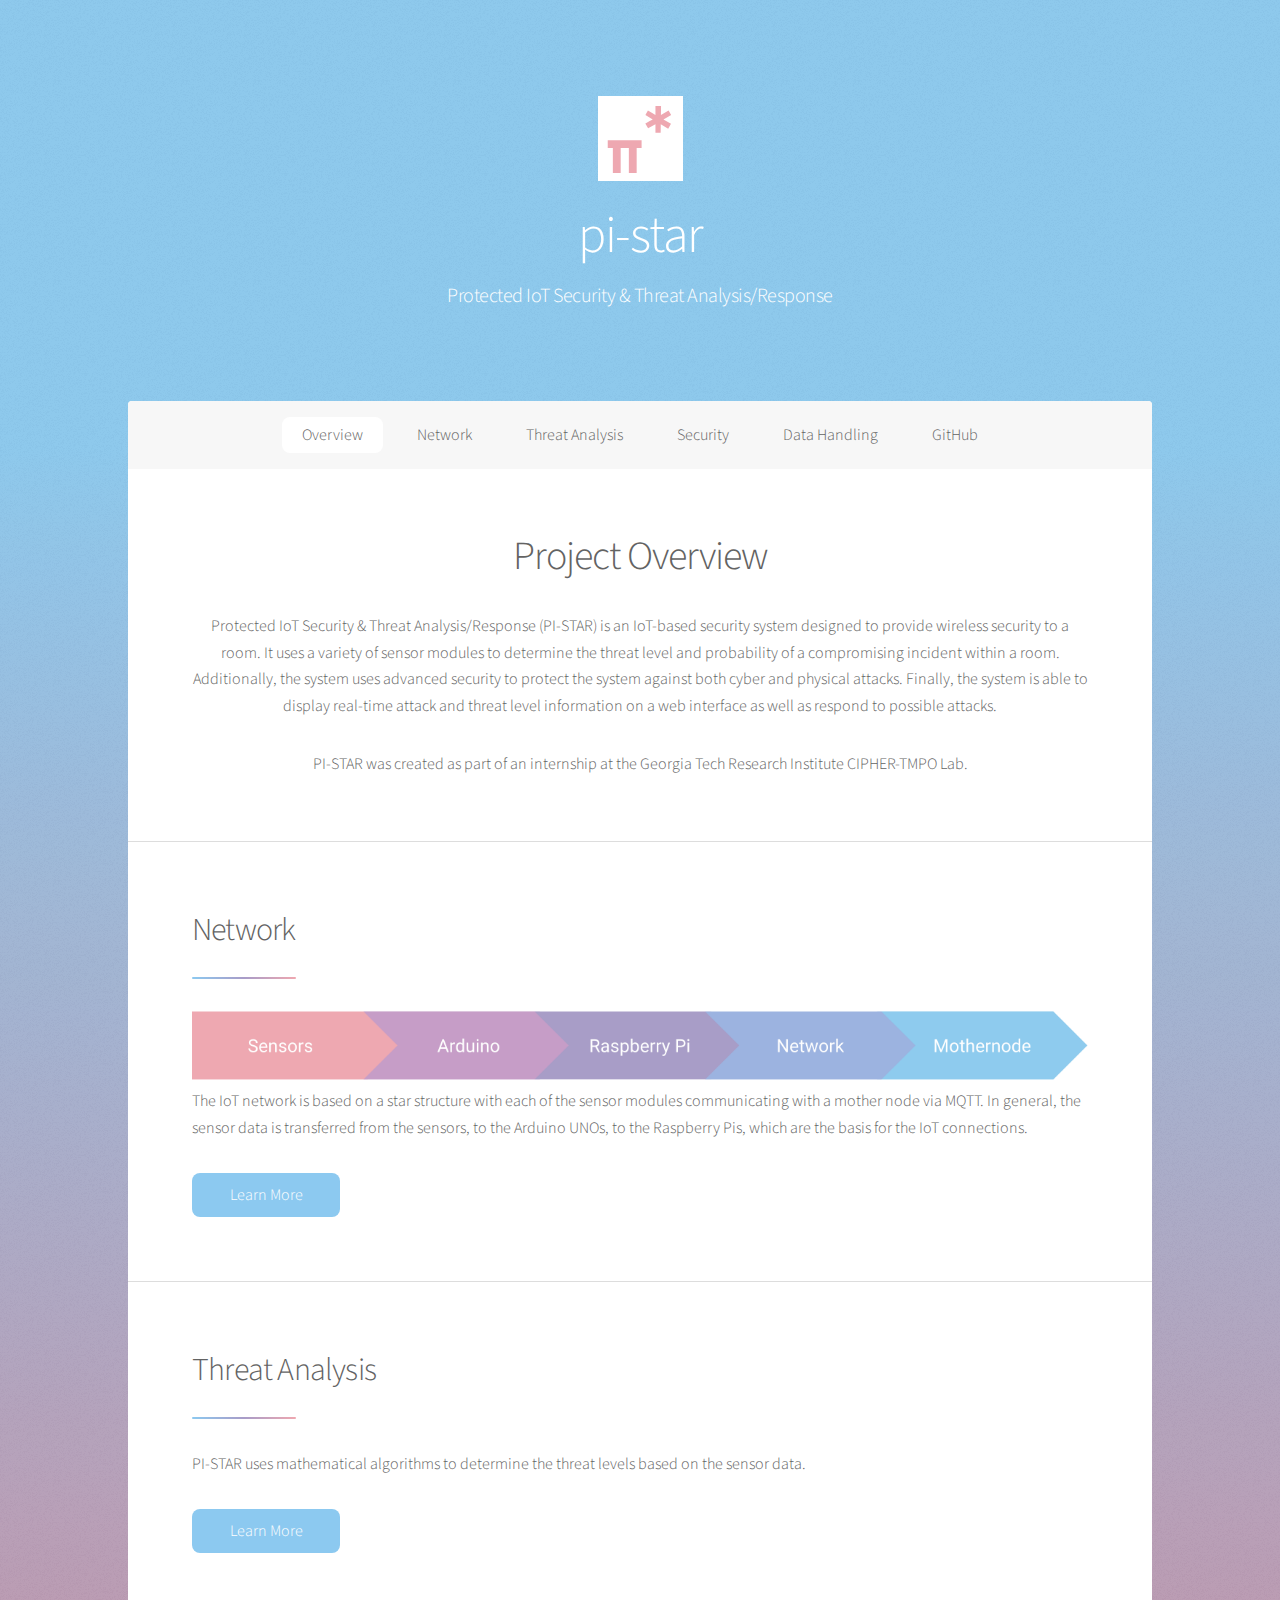
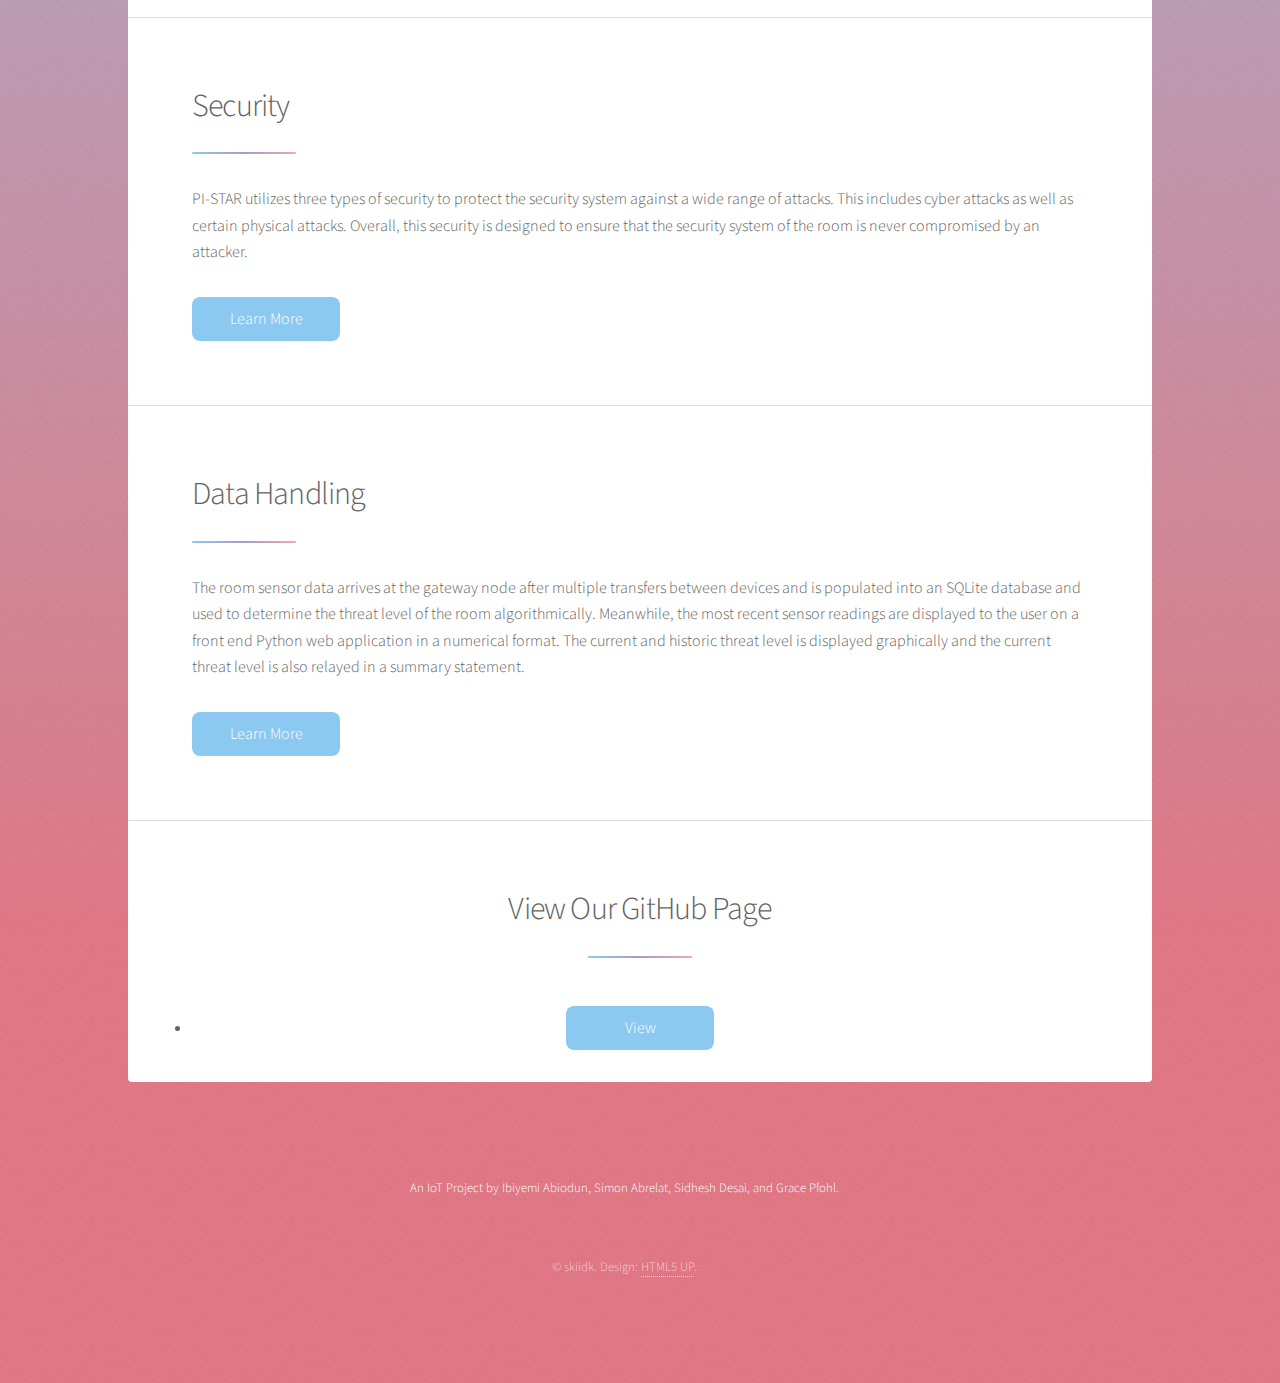
==== commit 696509c1: "fixed view button for phones" ====
--- a/index.html
+++ b/index.html
@@ -19,7 +19,8 @@
 					<header id="header" class="alt">
 						<span class="logo"><img src="images/Drawing.svg" alt="" /></span>
 						<h1>pi-star</h1>
-						<p>An IoT Project by  Ibiyemi Abiodun, Simon Abrelat, Sidhesh Desai, and Grace Pfohl</p>						</p>
+						<p style="color:white">Protected IoT Security &amp; Threat Analysis/Response</p>
+												
 						
 					</header>
 
@@ -45,7 +46,7 @@
 										<header class="major">
 											<h1>Project Overview</h1>
 										</header>
-										<p>PI-STAR is an IoT-based security system designed to provide wireless security to a room.  It uses a variety of sensor modules to determine the threat level and probability of a compromising incident within a room. Additionally, the system uses advanced security to protect the system against both cyber and physical attacks. Finally, the system is able to display real-time attack and threat level information on a web interface as well as respond to possible attacks.</p>
+										<p>Protected IoT Security & Threat Analysis/Response (PI-STAR) is an IoT-based security system designed to provide wireless security to a room.  It uses a variety of sensor modules to determine the threat level and probability of a compromising incident within a room. Additionally, the system uses advanced security to protect the system against both cyber and physical attacks. Finally, the system is able to display real-time attack and threat level information on a web interface as well as respond to possible attacks.</p>
 										<p>PI-STAR was created as part of an internship at the Georgia Tech Research Institute CIPHER-TMPO Lab.</p>
 									</div>
 									
@@ -72,7 +73,7 @@
 										<header class="major">
 											<h2>Threat Analysis</h2>
 										</header>
-										<p>PISTAR utilizes three types of security to protect the security system against a wide range of attacks. This includes cyber attacks as well as certain physical attacks. Overall, this security is designed to ensure that the security system of the room is never compromised by an attacker.</p>
+										<p>PI-STAR uses mathematical algorithms to determine the threat levels based on the sensor data.</p>
 										<a href="threat.html" class="button primary" >Learn More</a>
 										
 									</div>
@@ -85,7 +86,7 @@
 										<header class="major">
 											<h2>Security</h2>
 										</header>
-										<p>PISTAR utilizes three types of security to protect the security system against a wide range of attacks. This includes cyber attacks as well as certain physical attacks. Overall, this security is designed to ensure that the security system of the room is never compromised by an attacker.</p>
+										<p>PI-STAR utilizes three types of security to protect the security system against a wide range of attacks. This includes cyber attacks as well as certain physical attacks. Overall, this security is designed to ensure that the security system of the room is never compromised by an attacker.</p>
 										<a href="security.html" class="button primary" >Learn More</a>
 										
 									</div>
@@ -106,71 +107,7 @@
 								</div>
 							</section>
 
-						<!-- First Section
-							<section id="first" class="main">
-								<header class="major">
-									<h2>Magna veroeros</h2>
-								</header>
-								<ul class="features">
-									<li>
-										<span class="icon major style1 fa-code"></span>
-										<h3>Ipsum consequat</h3>
-										<p>Sed lorem amet ipsum dolor et amet nullam consequat a feugiat consequat tempus veroeros sed consequat.</p>
-									</li>
-									<li>
-										<span class="icon major style3 fa-copy"></span>
-										<h3>Amed sed feugiat</h3>
-										<p>Sed lorem amet ipsum dolor et amet nullam consequat a feugiat consequat tempus veroeros sed consequat.</p>
-									</li>
-									<li>
-										<span class="icon major style5 fa-diamond"></span>
-										<h3>Dolor nullam</h3>
-										<p>Sed lorem amet ipsum dolor et amet nullam consequat a feugiat consequat tempus veroeros sed consequat.</p>
-									</li>
-								</ul>
-								<footer class="major">
-									<ul class="actions special">
-										<li><a href="generic.html" class="button">Learn More</a></li>
-									</ul>
-								</footer>
-							</section> -->
-					
-						<!-- Second Section
-							<section id="second" class="main special">
-								<header class="major">
-									<h2>Ipsum consequat</h2>
-									<p>Donec imperdiet consequat consequat. Suspendisse feugiat congue<br />
-									posuere. Nulla massa urna, fermentum eget quam aliquet.</p>
-								</header>
-								<ul class="statistics">
-									<li class="style1">
-										<span class="icon fa-code-fork"></span>
-										<strong>5,120</strong> Etiam
-									</li>
-									<li class="style2">
-										<span class="icon fa-folder-open-o"></span>
-										<strong>8,192</strong> Magna
-									</li>
-									<li class="style3">
-										<span class="icon fa-signal"></span>
-										<strong>2,048</strong> Tempus
-									</li>
-									<li class="style4">
-										<span class="icon fa-laptop"></span>
-										<strong>4,096</strong> Aliquam
-									</li>
-									<li class="style5">
-										<span class="icon fa-diamond"></span>
-										<strong>1,024</strong> Nullam
-									</li>
-								</ul>
-								<p class="content">Nam elementum nisl et mi a commodo porttitor. Morbi sit amet nisl eu arcu faucibus hendrerit vel a risus. Nam a orci mi, elementum ac arcu sit amet, fermentum pellentesque et purus. Integer maximus varius lorem, sed convallis diam accumsan sed. Etiam porttitor placerat sapien, sed eleifend a enim pulvinar faucibus semper quis ut arcu. Ut non nisl a mollis est efficitur vestibulum. Integer eget purus nec nulla mattis et accumsan ut magna libero. Morbi auctor iaculis porttitor. Sed ut magna ac risus et hendrerit scelerisque. Praesent eleifend lacus in lectus aliquam porta. Cras eu ornare dui curabitur lacinia.</p>
-								<footer class="major">
-									<ul class="actions special">
-										<li><a href="generic.html" class="button">Learn More</a></li>
-									</ul>
-								</footer>
-							</section>  -->
+						
 					
 							
 						<!-- Get Started -->
@@ -180,10 +117,10 @@
 									
 								</header>
 								<footer class="major">
-									<ul class="actions special">
+									<!-- <ul class="actions special"> -->
 										<li><a href="https://github.com/TMPOTagEd2018" class="button primary">View</a></li>
 										
-									</ul>
+									<!-- </ul> -->
 								</footer>
 							</section>
 
@@ -191,32 +128,8 @@
 
 				<!-- Footer -->
 					<footer id="footer">
-						<!-- <section>
-							<h2>Aliquam sed mauris</h2>
-							<p>Sed lorem ipsum dolor sit amet et nullam consequat feugiat consequat magna adipiscing tempus etiam dolore veroeros. eget dapibus mauris. Cras aliquet, nisl ut viverra sollicitudin, ligula erat egestas velit, vitae tincidunt odio.</p>
-							<ul class="actions">
-								<li><a href="generic.html" class="button">Learn More</a></li>
-							</ul>
-						</section>
-						<section>
-							<h2>Etiam feugiat</h2>
-							<dl class="alt">
-								<dt>Address</dt>
-								<dd>1234 Somewhere Road &bull; Nashville, TN 00000 &bull; USA</dd>
-								<dt>Phone</dt>
-								<dd>(000) 000-0000 x 0000</dd>
-								<dt>Email</dt>
-								<dd><a href="#">information@untitled.tld</a></dd>
-							</dl>
-							<ul class="icons">
-								<li><a href="#" class="icon fa-twitter alt"><span class="label">Twitter</span></a></li>
-								<li><a href="#" class="icon fa-facebook alt"><span class="label">Facebook</span></a></li>
-								<li><a href="#" class="icon fa-instagram alt"><span class="label">Instagram</span></a></li>
-								<li><a href="#" class="icon fa-github alt"><span class="label">GitHub</span></a></li>
-								<li><a href="#" class="icon fa-dribbble alt"><span class="label">Dribbble</span></a></li>
-							</ul>
-						</section> -->
-						<p class="copyright">&copy; skiidk. Design: <a href="https://html5up.net">HTML5 UP</a>.</p>
+						<p class="copyright" style="color:white"> An IoT Project by  Ibiyemi Abiodun, Simon Abrelat, Sidhesh Desai, and Grace Pfohl</a>.</p>
+						<p class="copyright"> &copy; skiidk. Design: <a href="https://html5up.net">HTML5 UP</a>.</p>
 					</footer>
 
 			</div>
@@ -231,4 +144,4 @@
 			<script src="assets/js/main.js"></script>
 
 	</body>
-</html>+</html>
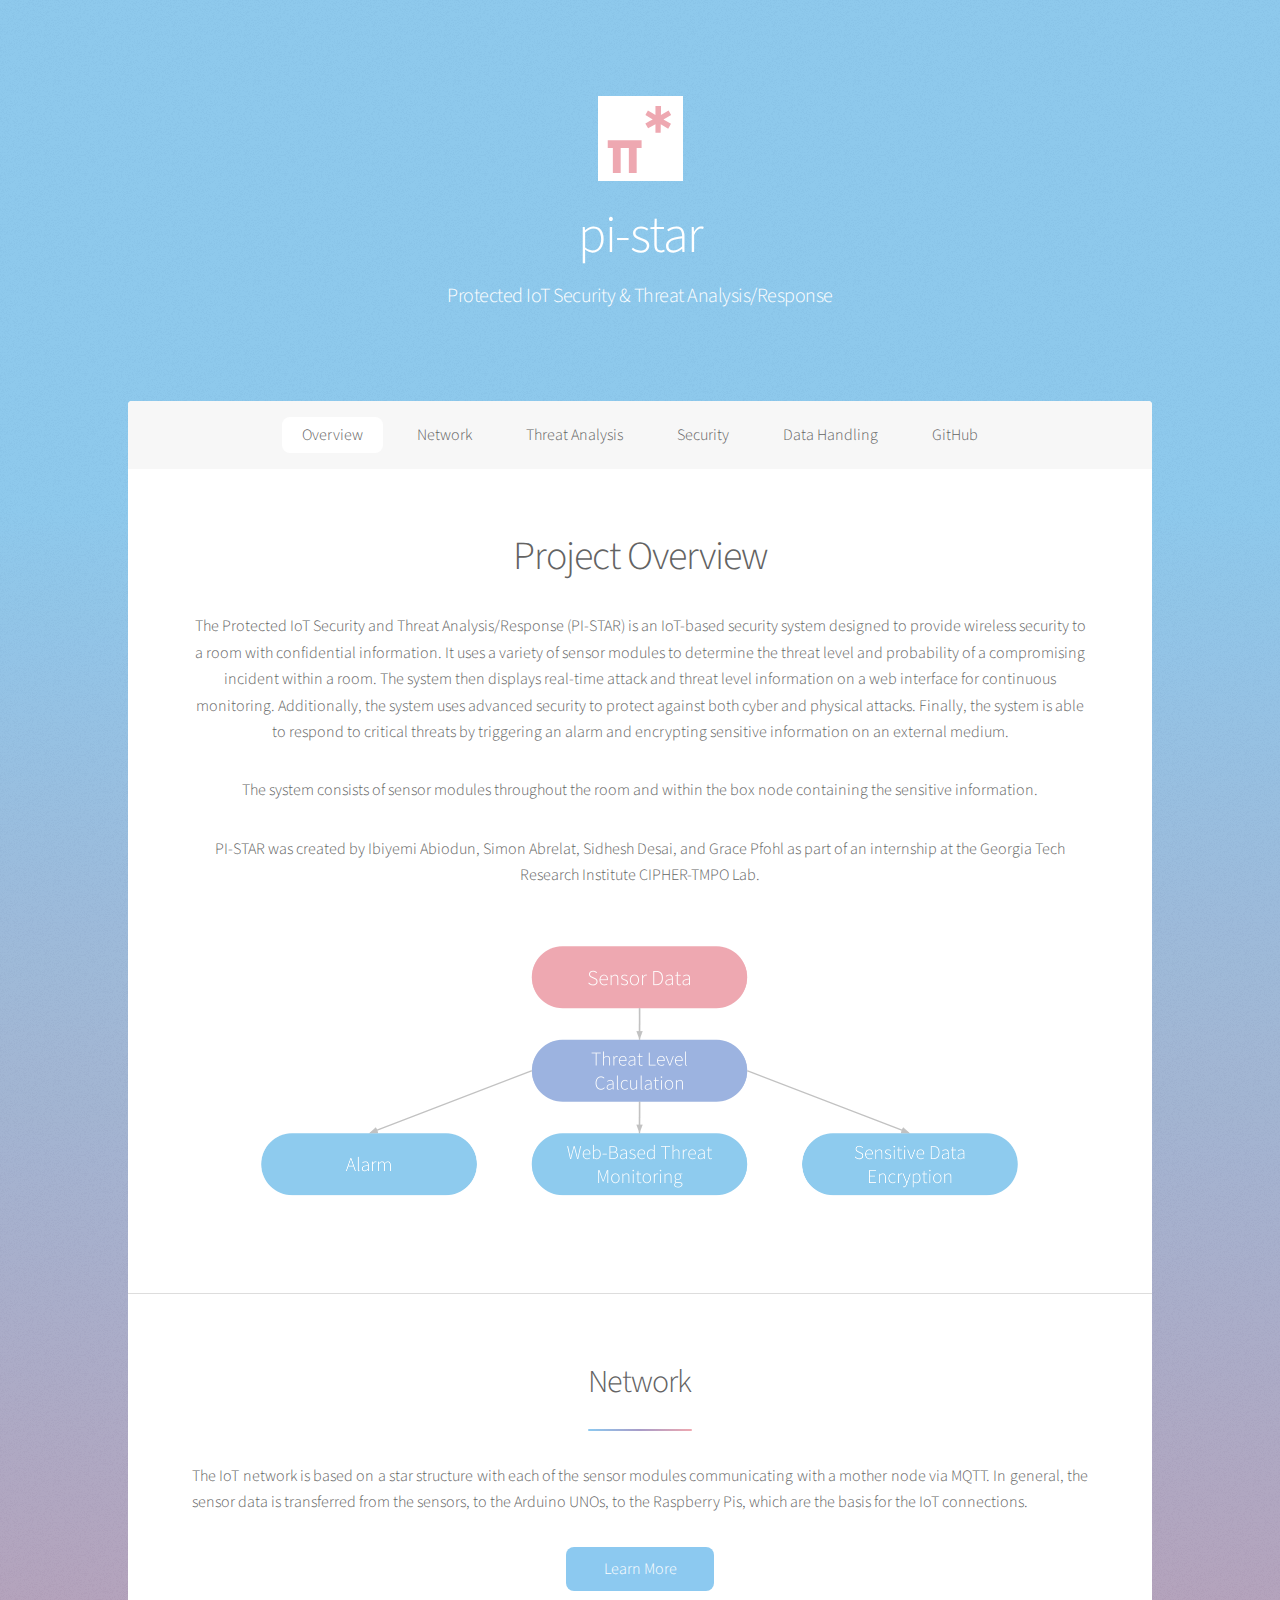
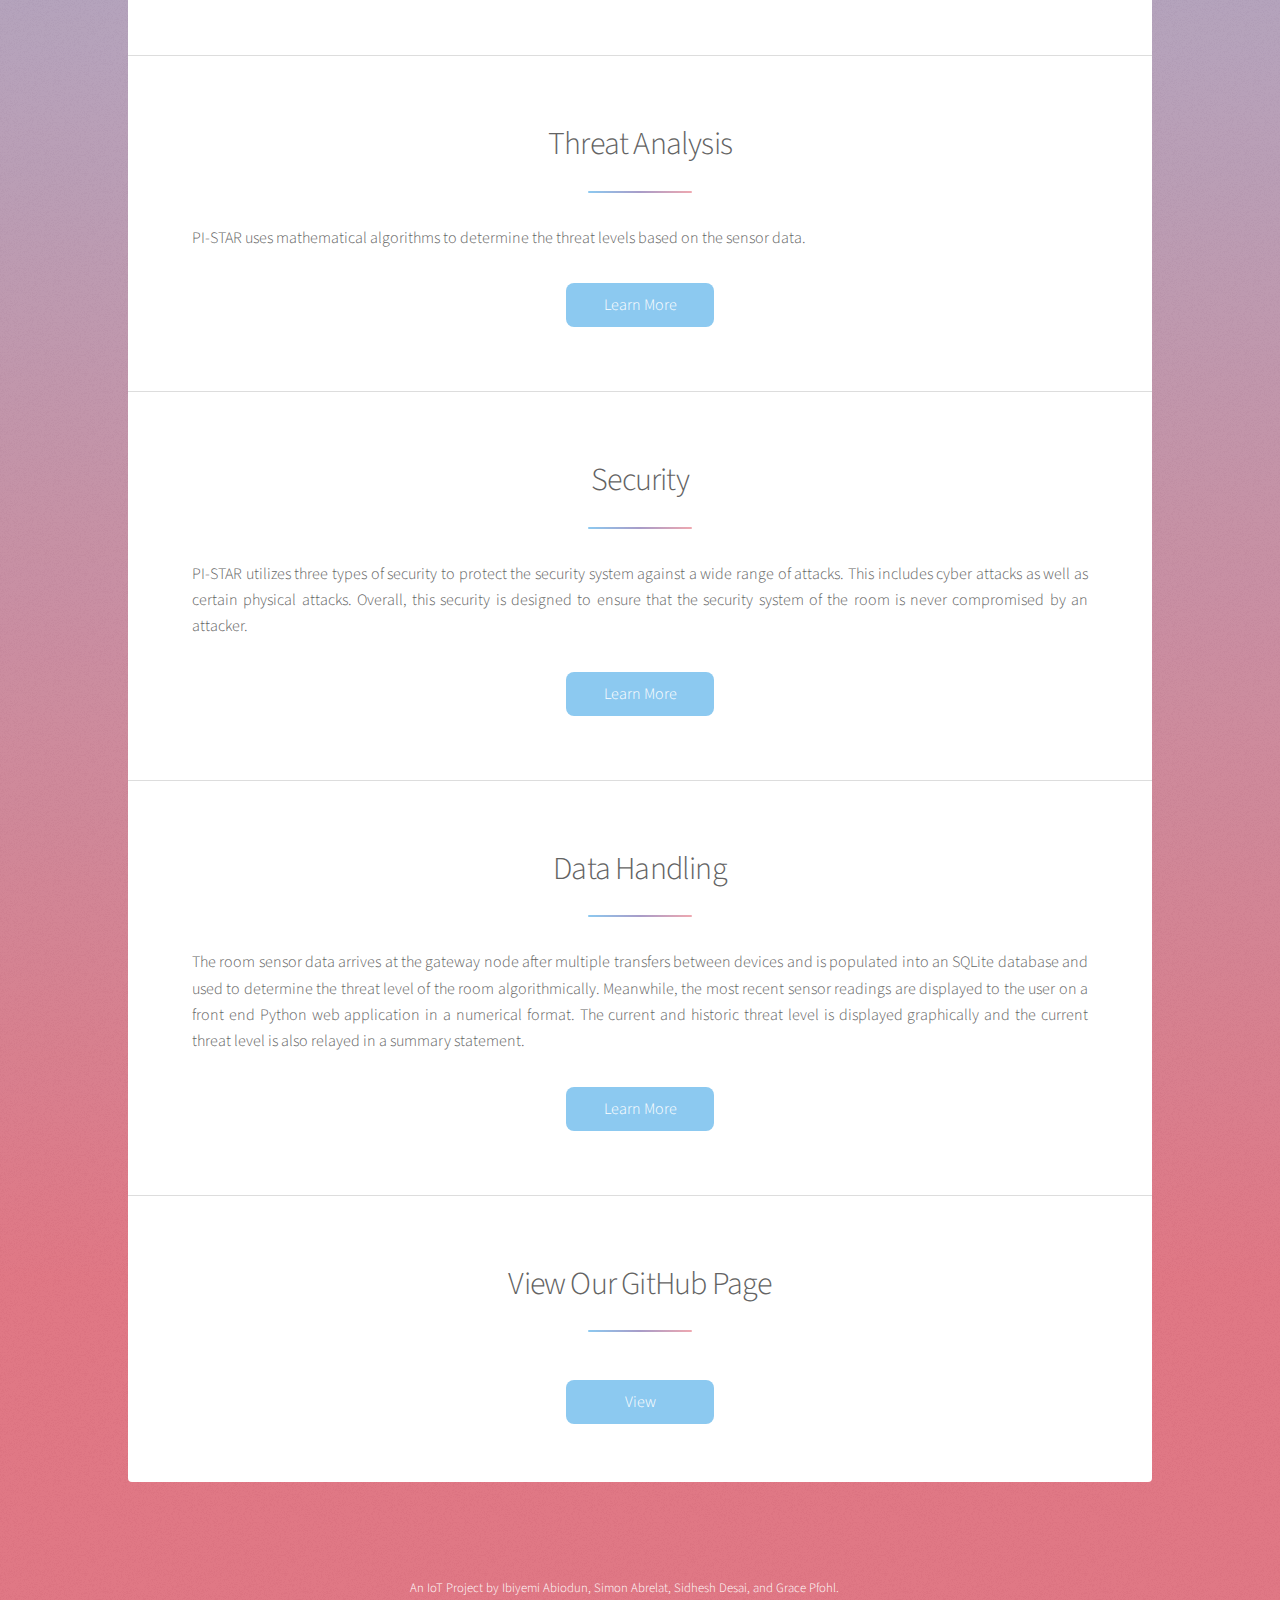
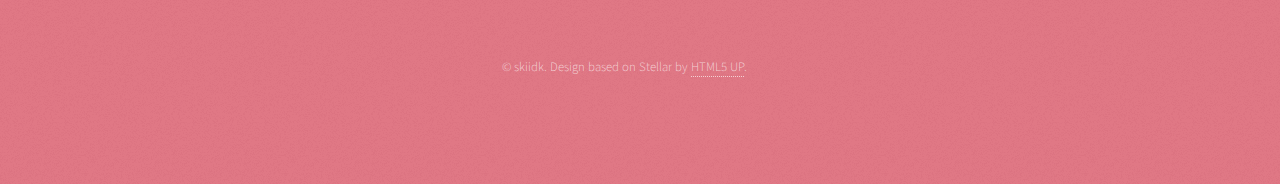
==== commit 47b81d3d: "update index" ====
--- a/index.html
+++ b/index.html
@@ -2,14 +2,15 @@
 
 <html>
 	<head>
-		<title>PI-STAR</title>
-		<link rel="shortcut icon" href="/images/favicon.ico" type="image/x-icon">
-		<link rel="icon" href="/images/favicon.ico" type="image/x-icon">
+		<title>pi-star</title>
+		<link rel="shortcut icon" href="images/favicon.ico" type="image/x-icon">
+		<link rel="icon" href="images/favicon.ico" type="image/x-icon">
 		<meta charset="utf-8" />
 		<meta name="viewport" content="width=device-width, initial-scale=1, user-scalable=no" />
 		<link rel="stylesheet" href="assets/css/main.css" />
 		<noscript><link rel="stylesheet" href="assets/css/noscript.css" /></noscript>
 	</head>
+	
 	<body class="is-preload">
 
 		<!-- Wrapper -->
@@ -46,61 +47,67 @@
 										<header class="major">
 											<h1>Project Overview</h1>
 										</header>
-										<p>Protected IoT Security & Threat Analysis/Response (PI-STAR) is an IoT-based security system designed to provide wireless security to a room.  It uses a variety of sensor modules to determine the threat level and probability of a compromising incident within a room. Additionally, the system uses advanced security to protect the system against both cyber and physical attacks. Finally, the system is able to display real-time attack and threat level information on a web interface as well as respond to possible attacks.</p>
-										<p>PI-STAR was created as part of an internship at the Georgia Tech Research Institute CIPHER-TMPO Lab.</p>
+										<p>The Protected IoT Security and Threat Analysis/Response (PI-STAR) is an IoT-based security system designed to provide wireless security to a room with confidential information. It uses a variety of sensor modules to determine the threat level and probability of a compromising incident within a room. The system then displays real-time attack and threat level information on a web interface for continuous monitoring. Additionally, the system uses advanced security to protect against both cyber and physical attacks. Finally, the system is able to respond to critical threats by triggering an alarm and encrypting sensitive information on an external medium.</p>
+										<p>The system consists of sensor modules throughout the room and within the box node containing the sensitive information.</p>
+										<p>PI-STAR was created by Ibiyemi Abiodun, Simon Abrelat, Sidhesh Desai, and Grace Pfohl as part of an internship at the Georgia Tech Research Institute CIPHER-TMPO Lab.</p>
+										<img src="images/Diagram2.png" width="100%" align:"center"/>
 									</div>
 									
 								</div>
 							</section>
-							<section id="network" class="main">
+							<section id="network" class="main special">
 								<div class="spotlight">
 									<div class="content">
 										<header class="major">
 											<h2>Network</h2>
 										</header>
-										<img src="images/Progression.png" align="middle" width="100%" />
-										<p>The IoT network is based on a star structure with each of the sensor modules communicating with a mother node via MQTT. In general, the sensor data is transferred from the sensors, to the Arduino UNOs, to the Raspberry Pis, which are the basis for the IoT connections.</p>
-										<a href="network.html" class="button primary" >Learn More</a>
+										
+										<p align="justify">The IoT network is based on a star structure with each of the sensor modules communicating with a mother node via MQTT. In general, the sensor data is transferred from the sensors, to the Arduino UNOs, to the Raspberry Pis, which are the basis for the IoT connections.</p>
+										
+											<a href="network.html" class="button primary" >Learn More</a>
 										
 										
 									</div>
 									
 								</div>
 							</section>
-							<section id="threat" class="main">
+							<section id="threat" class="main special">
 								<div class="spotlight">
 									<div class="content">
 										<header class="major">
 											<h2>Threat Analysis</h2>
 										</header>
-										<p>PI-STAR uses mathematical algorithms to determine the threat levels based on the sensor data.</p>
-										<a href="threat.html" class="button primary" >Learn More</a>
+										<p align="justify">PI-STAR uses mathematical algorithms to determine the threat levels based on the sensor data.</p>
+										
+											<a href="threat.html" class="button primary" >Learn More</a>
 										
 									</div>
 									
 								</div>
 							</section>
-							<section id="security" class="main">
+							<section id="security" class="main special">
 								<div class="spotlight">
 									<div class="content">
 										<header class="major">
 											<h2>Security</h2>
 										</header>
-										<p>PI-STAR utilizes three types of security to protect the security system against a wide range of attacks. This includes cyber attacks as well as certain physical attacks. Overall, this security is designed to ensure that the security system of the room is never compromised by an attacker.</p>
-										<a href="security.html" class="button primary" >Learn More</a>
+										<p align="justify">PI-STAR utilizes three types of security to protect the security system against a wide range of attacks. This includes cyber attacks as well as certain physical attacks. Overall, this security is designed to ensure that the security system of the room is never compromised by an attacker.</p>
+										
+											<a href="security.html" class="button primary" >Learn More</a>
 										
 									</div>
 									
 								</div>
 							</section>
-							<section id="data" class="main">
+							<section id="data" class="main special">
 								<div class="spotlight">
 									<div class="content">
 										<header class="major">
 											<h2>Data Handling</h2>
 										</header>
-										<p>The room sensor data arrives at the gateway node after multiple transfers between devices and is populated into an SQLite database and used to determine the threat level of the room algorithmically. Meanwhile, the most recent sensor readings are displayed to the user on a front end Python web application in a numerical format. The current and historic threat level is displayed graphically and the current threat level is also relayed in a summary statement.</p>
-										<a href="data.html" class="button primary" >Learn More</a>
+										<p align="justify">The room sensor data arrives at the gateway node after multiple transfers between devices and is populated into an SQLite database and used to determine the threat level of the room algorithmically. Meanwhile, the most recent sensor readings are displayed to the user on a front end Python web application in a numerical format. The current and historic threat level is displayed graphically and the current threat level is also relayed in a summary statement.</p>
+										
+											<a href="data.html" class="button primary" >Learn More</a>
 										
 									</div>
 									
@@ -116,12 +123,14 @@
 									<h2>View Our GitHub Page</h2>
 									
 								</header>
+								
 								<footer class="major">
-									<!-- <ul class="actions special"> -->
-										<li><a href="https://github.com/TMPOTagEd2018" class="button primary">View</a></li>
+									
+										<a href="https://github.com/TMPOTagEd2018" class="button primary">  View  </a>
 										
-									<!-- </ul> -->
+									
 								</footer>
+								<br>
 							</section>
 
 					</div>
@@ -129,7 +138,7 @@
 				<!-- Footer -->
 					<footer id="footer">
 						<p class="copyright" style="color:white"> An IoT Project by  Ibiyemi Abiodun, Simon Abrelat, Sidhesh Desai, and Grace Pfohl</a>.</p>
-						<p class="copyright"> &copy; skiidk. Design: <a href="https://html5up.net">HTML5 UP</a>.</p>
+						<p class="copyright">&copy; skiidk. Design based on Stellar by <a href="https://html5up.net">HTML5 UP</a>.</p>
 					</footer>
 
 			</div>
